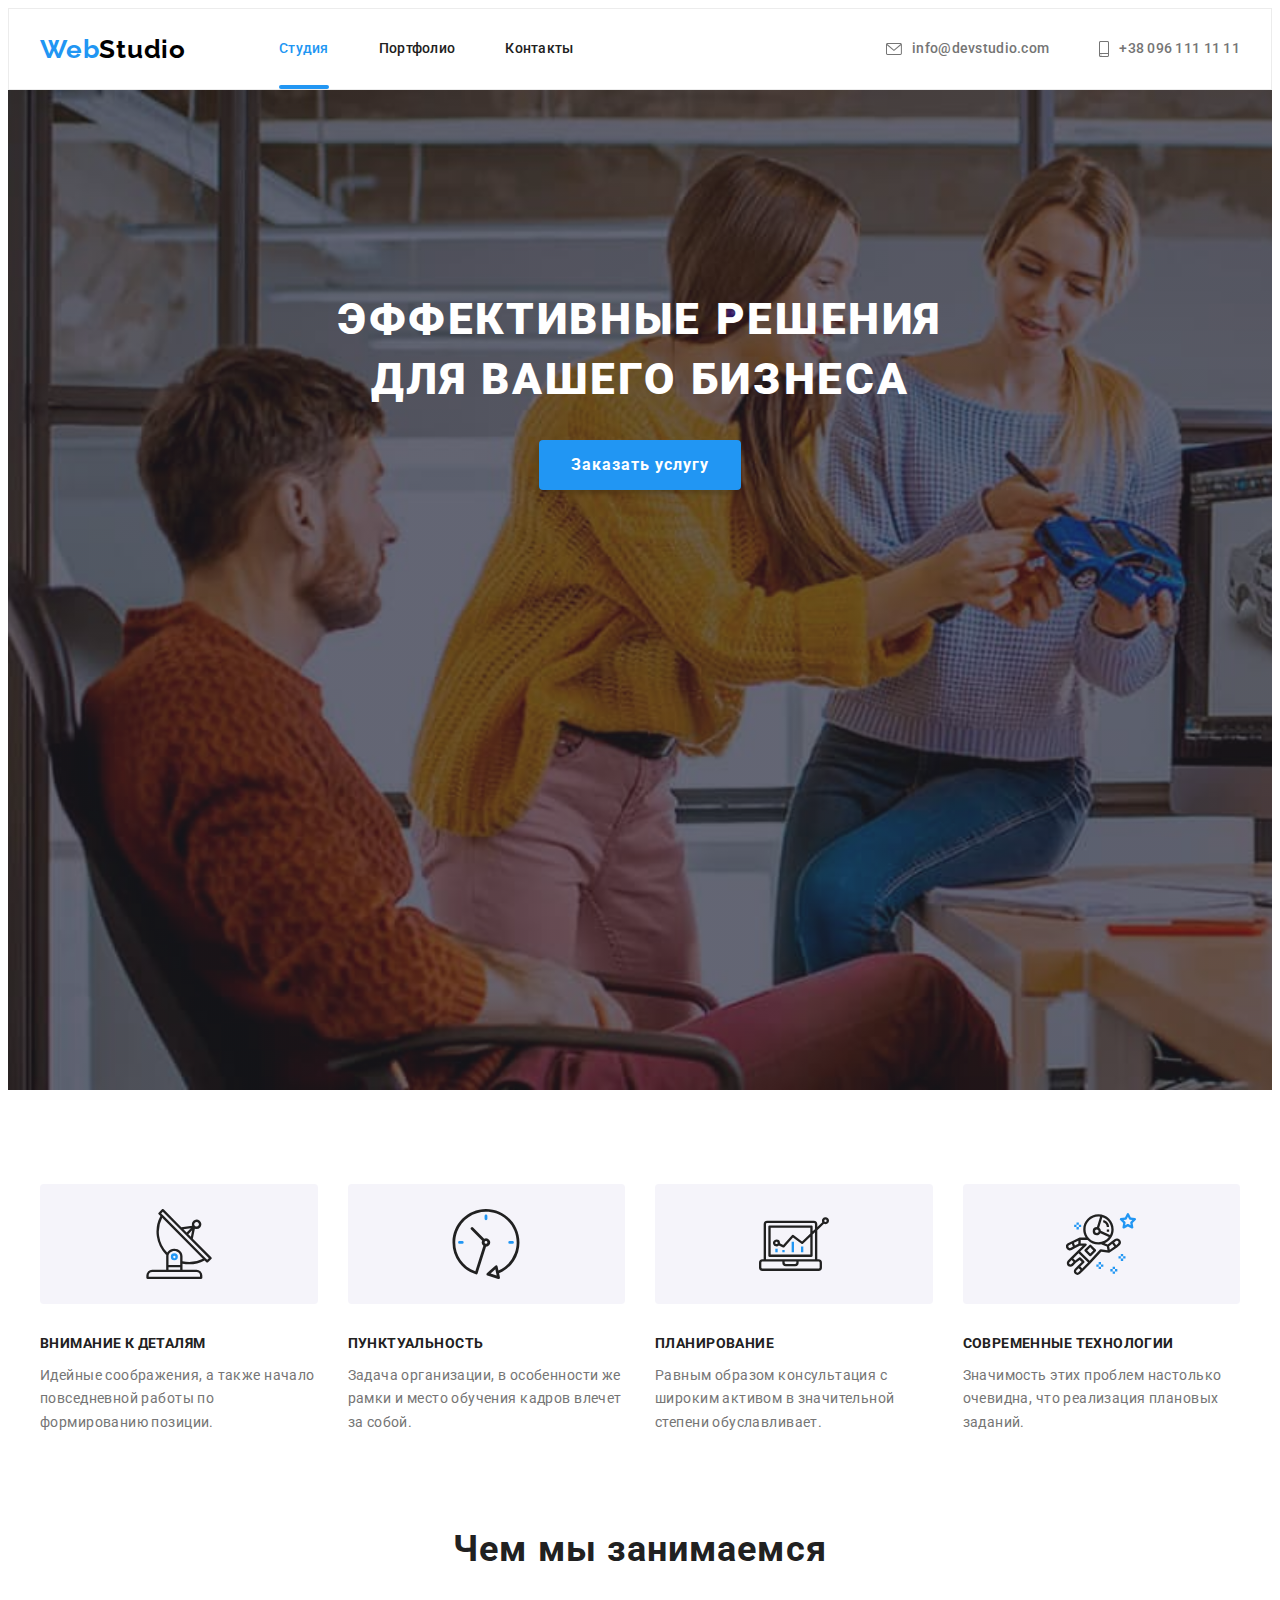
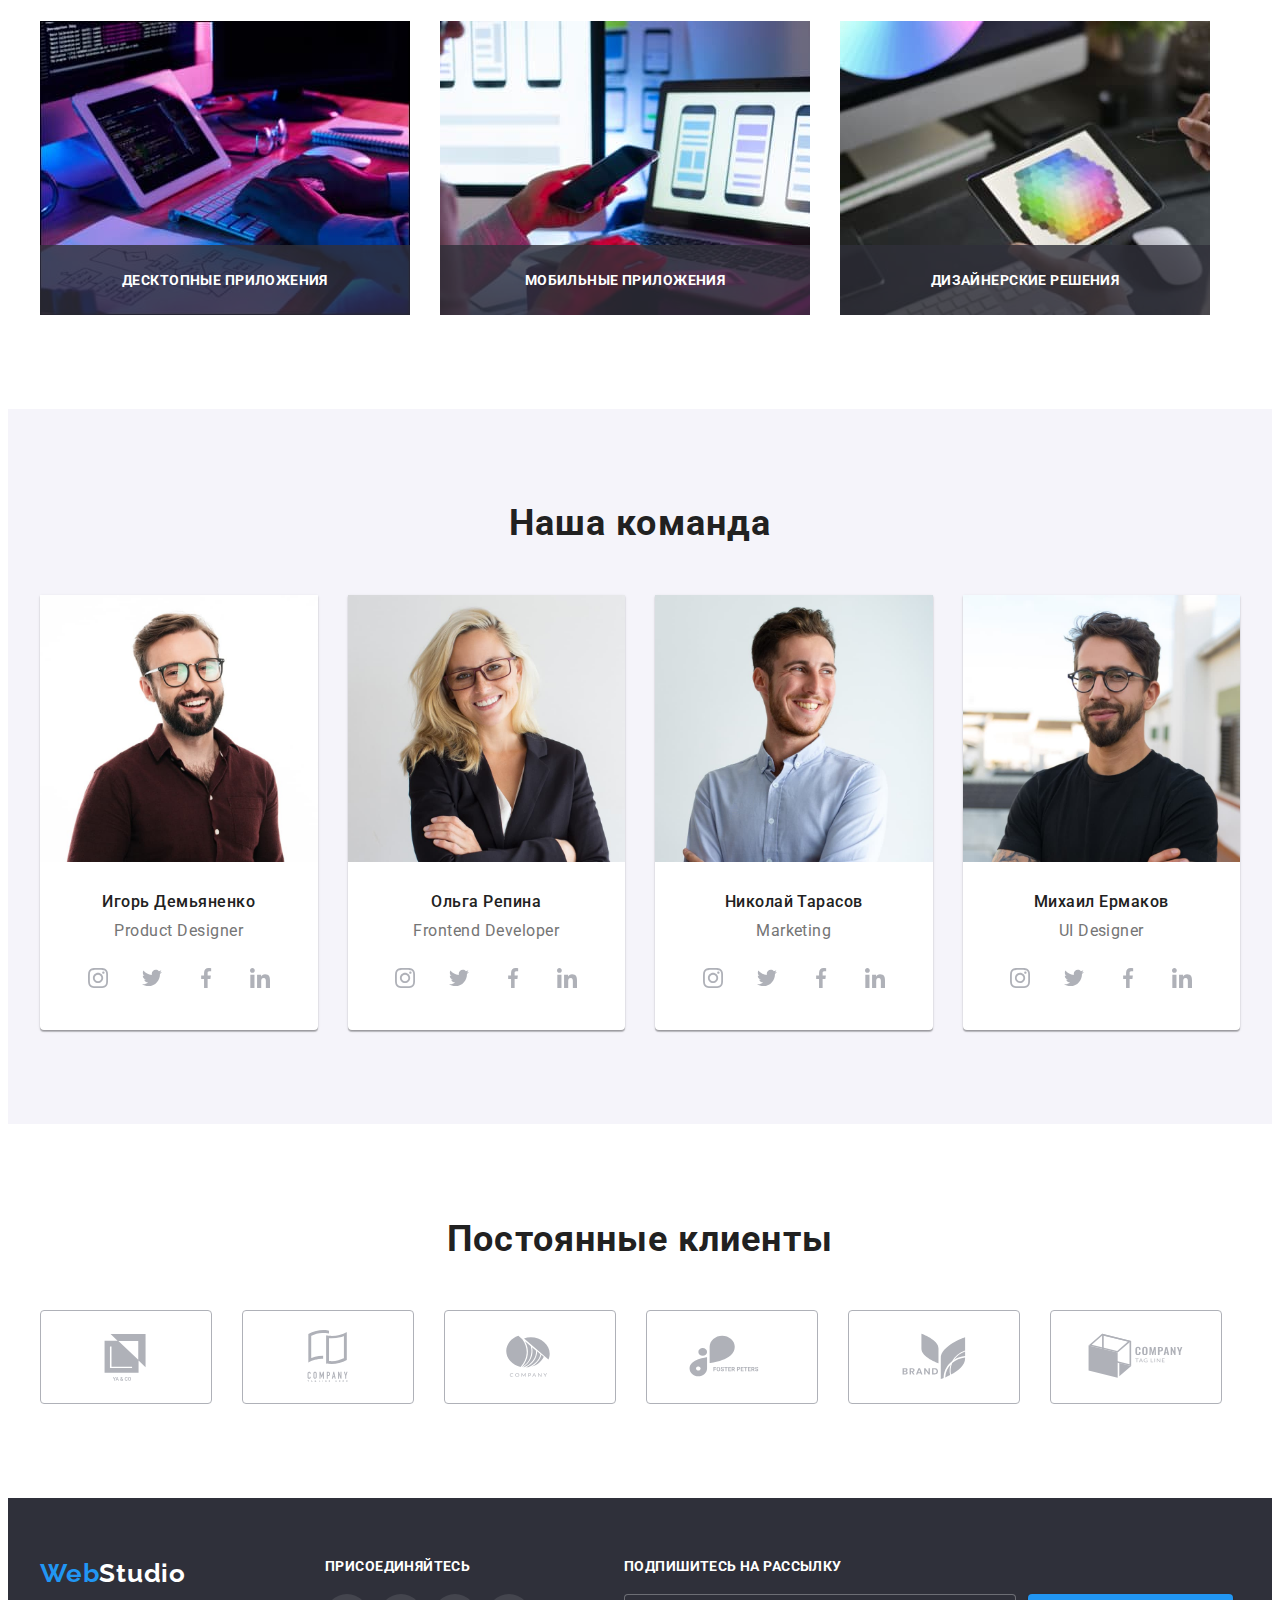
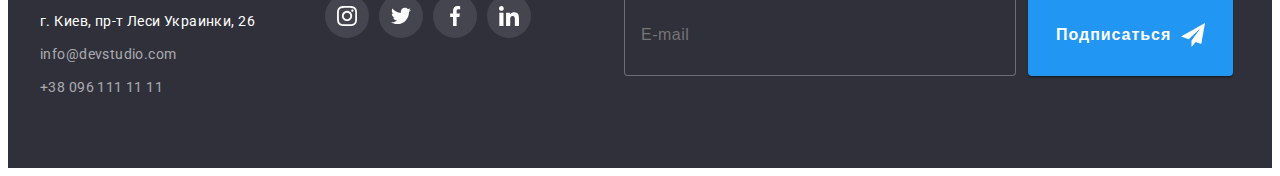
==== index.html @ 3cf77bca "Підключено стилі за допомогою SASS" ====
<!DOCTYPE html>
<html lang="ru">
<head>
    <meta charset="UTF-8">
    <meta http-equiv="X-UA-Compatible" content="IE=edge">
    <meta name="viewport" content="width=device-width, initial-scale=1.0">
    <title>Студия</title>
    <link rel="preconnect" href="https://fonts.googleapis.com">
    <link rel="preconnect" href="https://fonts.gstatic.com" crossorigin>
    <link href="https://fonts.googleapis.com/css2?family=Raleway:wght@700&family=Roboto:wght@400;500;700;900&display=swap" rel="stylesheet">
    <link rel="stylesheet" href="https://cdnjs.cloudflare.com/ajax/libs/modern-normalize/1.1.0/modern-normalize.min.css" integrity="sha512-wpPYUAdjBVSE4KJnH1VR1HeZfpl1ub8YT/NKx4PuQ5NmX2tKuGu6U/JRp5y+Y8XG2tV+wKQpNHVUX03MfMFn9Q==" crossorigin="anonymous" referrerpolicy="no-referrer" /> 
    <link rel="stylesheet" href="./css/main.min.css">
</head>
<body>
    <header class="header">
            <div class="container header-box">
                <a class="header-logo link" href=""> <span class="logo-color">Web</span>Studio</a>
                <nav class="header-nav">
                    <ul class="nav-list">
                        <li class="nav-item"><a class="nav link active" href="./index.html">Студия</a></li>
                        <li class="nav-item"><a class="nav link" href="./portfolio.html">Портфолио</a></li>
                        <li class="nav-item"><a class="nav link" href="">Контакты</a></li>
                    </ul>
                </nav>
                    <a class="header-contact link" href="mailto:info@devstudio.com">
                        <svg class="header-contact-icon" width="16" height="12"> 
                            <use href="images/icons.svg#icon-email-icon" > </use>
                        </svg>
                        info@devstudio.com
                    </a>
                    <a class="header-contact link" href="tel:+380961111111">
                        <svg class="header-contact-icon" width="10" height="16"> 
                            <use href="images/icons.svg#icon-phone-icon"> </use>
                        </svg> 
                        +38 096 111 11 11
                    </a>
            </div>
    </header>
    <!-- The main content    -->
    <main>
        <!-- --Hero-- -->
        <section class="hero">
            <div class="container">
                <h1 class="hero-title">Эффективные решения для вашего бизнеса</h1>
                <button class="order-btn" type="button" data-modal-open >Заказать услугу</button>
            
            </div>
        </section>
        <!-- Our features -->
        <section class="features-block">
            <div class="container">
                <h2 class="visually-hidden">Особенности нашей компании</h2>
                <ul class="features-list">
                    <li class="features-item attention-icon">
                        <h3 class="features-name">Внимание к деталям</h3>
                        <p class="features-description">Идейные соображения, а также начало повседневной работы по формированию позиции.
                        </p>
                    </li>
                    <li class="features-item punctuality-icon">
                        <h3 class="features-name ">Пунктуальность</h3>
                        <p class="features-description">Задача организации, в особенности же рамки и место обучения кадров влечет за
                            собой.</p>
                    </li>
                    <li class="features-item plan-icon">
                        <h3 class="features-name">Планирование</h3>
                        <p class="features-description">Равным образом консультация с широким активом в значительной степени
                            обуславливает.</p>
                    </li>
                    <li class="features-item modern-icon">
                        <h3 class="features-name">Современные технологии</h3>
                        <p class="features-description">Значимость этих проблем настолько очевидна, что реализация плановых заданий.</p>
                    </li>
                </ul>
            </div>
        </section>
        <!-- What we do -->
        <section class="activity-block">
            <div class="container">
                <h2 class="activity-title">Чем мы занимаемся</h2>
                <ul class="activity-list">
                    <li class="activity-item">
                        <img class="activity-img" src="./images/whatwedo1.jpg" alt="Человек программирует на мониторе и планшете"
                            width="370" height="294">
                        <div class="activity-img-dscr-tumb">
                            <p class="activity-img-dscr">
                                Десктопные приложения
                            </p>
                        </div>
                    </li>
                    <li class="activity-item">
                        <img class="activity-img" src="./images/whatwedo2.jpg" alt="Человек используєт мибильную версию приложения"
                            width="370" height="294">
                        <div class="activity-img-dscr-tumb">
                            <p class="activity-img-dscr">
                                Мобильные приложения
                            </p>
                        </div>
                    </li>
                    <li class="activity-item">
                        <img class="activity-img" src="./images/whatwedo3.jpg"
                            alt="Человек подбиирает на планшете цвет на цветовой палитре" width="370" height="294">
                        <div class="activity-img-dscr-tumb">
                            <p class="activity-img-dscr">
                                Дизайнерские решения
                            </p>
                        </div>
                    </li>
                </ul>
            </div>
        </section>
        <!-- Our team -->
        <section class="team-block">
            <div class="container">
                <h2 class="team-block-title">Наша команда</h2>
                <ul class="team-list">
                    <li class="team-item">
                        <img class="team-img" src="./images/photo_prod-designer.jpg" alt="Фото продуктового дизайнера" width="270"
                            height="260" />
                        <div class="member-card">
                            <h3 class="team-member-name">Игорь Демьяненко</h3>
                            <p class="team-position" lang="en">Product Designer</p>
                            <ul class="social-list">
                                <li class="social-item">
                                    <a href="" class="social-link">
                                        <svg class="social-logo" width="20" height="20">   
                                            <use href="./images/icons.svg#icon-instagram" ></use> 
                                        </svg>
                                    </a>
                                </li>
                                <li class="social-item">
                                    <a href="" class="social-link">
                                        <svg class="social-logo" width="20" height="20">
                                            <use href="./images/icons.svg#icon-twitter" ></use>
                                        </svg>
                                    </a>
                                </li>
                                <li class="social-item">
                                    <a href="" class="social-link">
                                        <svg class="social-logo" width="20" height="20">
                                            <use href="./images/icons.svg#icon-facebook" ></use>
                                        </svg>
                                    </a>
                                </li>
                                <li class="social-item">
                                    <a href="" class="social-link">
                                        <svg class="social-logo" width="20" height="20">
                                            <use href="./images/icons.svg#icon-linkedin" ></use>
                                        </svg>
                                    </a>
                                </li>
                            </ul>
                        </div>
                    </li>
                    <li class="team-item">
                        <img class="team-img" src="./images/photo_front-developer.jpg" alt="Фото фронтенд-разработчика" width="270"
                            height="260" />
                        <div class="member-card">
                            <h3 class="team-member-name">Ольга Репина</h3>
                            <p class="team-position" lang="en">Frontend Developer</p>
                            <ul class="social-list">
                                <li class="social-item">
                                    <a href="" class="social-link">
                                        <svg class="social-logo" width="20" height="20">
                                            <use href="./images/icons.svg#icon-instagram"></use>
                                        </svg>
                                    </a>
                                </li>
                                <li class="social-item">
                                    <a href="" class="social-link">
                                        <svg class="social-logo" width="20" height="20">
                                            <use href="./images/icons.svg#icon-twitter"></use>
                                        </svg>
                                    </a>
                                </li>
                                <li class="social-item">
                                    <a href="" class="social-link">
                                        <svg class="social-logo" width="20" height="20">
                                            <use href="./images/icons.svg#icon-facebook"></use>
                                        </svg>
                                    </a>
                                </li>
                                <li class="social-item">
                                    <a href="" class="social-link">
                                        <svg class="social-logo" width="20" height="20">
                                            <use href="./images/icons.svg#icon-linkedin"></use>
                                        </svg>
                                    </a>
                                </li>
                            </ul>
                        </div>
                    </li>
                    <li class="team-item">
                        <img class="team-img" src="./images/photo_marketing.jpg" alt="Фото маркетолога" width="270" height="260" />
                        <div class="member-card">
                            <h3 class="team-member-name">Николай Тарасов</h3>
                            <p class="team-position" lang="en">Marketing</p>
                            <ul class="social-list">
                                <li class="social-item">
                                    <a href="" class="social-link">
                                        <svg class="social-logo" width="20" height="20">
                                            <use href="./images/icons.svg#icon-instagram"></use>
                                        </svg>
                                    </a>
                                </li>
                                <li class="social-item">
                                    <a href="" class="social-link">
                                        <svg class="social-logo" width="20" height="20">
                                            <use href="./images/icons.svg#icon-twitter"></use>
                                        </svg>
                                    </a>
                                </li>
                                <li class="social-item">
                                    <a href="" class="social-link">
                                        <svg class="social-logo" width="20" height="20">
                                            <use href="./images/icons.svg#icon-facebook"></use>
                                        </svg>
                                    </a>
                                </li>
                                <li class="social-item">
                                    <a href="" class="social-link">
                                        <svg class="social-logo" width="20" height="20">
                                            <use href="./images/icons.svg#icon-linkedin"></use>
                                        </svg>
                                    </a>
                                </li>
                            </ul>
                        </div>
                    </li>
                    <li class="team-item">
                        <img class="team-img" src="./images/photo_ui-designer.jpg" alt="Фото проектировщика интерфейса" width="270"
                            height="260" />
                        <div class="member-card">
                            <h3 class="team-member-name">Михаил Ермаков</h3>
                            <p class="team-position" lang="en">UI Designer</p>
                            <ul class="social-list">
                                <li class="social-item">
                                    <a href="" class="social-link">
                                        <svg class="social-logo" width="20" height="20">
                                            <use href="./images/icons.svg#icon-instagram"></use>
                                        </svg>
                                    </a>
                                </li>
                                <li class="social-item">
                                    <a href="" class="social-link">
                                        <svg class="social-logo" width="20" height="20">
                                            <use href="./images/icons.svg#icon-twitter"></use>
                                        </svg>
                                    </a>
                                </li>
                                <li class="social-item">
                                    <a href="" class="social-link">
                                        <svg class="social-logo" width="20" height="20">
                                            <use href="./images/icons.svg#icon-facebook"></use>
                                        </svg>
                                    </a>
                                </li>
                                <li class="social-item">
                                    <a href="" class="social-link">
                                        <svg class="social-logo" width="20" height="20">
                                            <use href="./images/icons.svg#icon-linkedin"></use>
                                        </svg>
                                    </a>
                                </li>
                            </ul>
                        </div>
                    </li>
                </ul>
            </div>
        </section>
<!-- _______________________Our clients_______________________ -->
        <section class="clients-block">
            <div class="container">
                <h2 class="clients-title">Постоянные клиенты</h2>
                <ul class="clients-list">
                    <li class="clients-item">
                        <a href="" class="clients-link" >
                        <svg class="client-icon" widht="106" height="60">
                            <use href="./images/icons.svg#icon-logo-partner1"></use>
                        </svg>
                        </a>
                    </li>
                    <li class="clients-item">
                        <a href="" class="clients-link" >
                        <svg class="client-icon" widht="106" height="60">
                            <use href="./images/icons.svg#icon-logo-partner2"></use>
                        </svg>
                        </a>
                    </li>
                    <li class="clients-item">
                        <a href="" class="clients-link" >
                        <svg class="client-icon" widht="106" height="60">
                            <use href="./images/icons.svg#icon-logo-partner3"></use>
                        </svg>
                        </a>
                    </li>
                    <li class="clients-item">
                        <a href="" class="clients-link" >
                        <svg class="client-icon" widht="106" height="60">
                            <use href="./images/icons.svg#icon-logo-partner4"></use>
                        </svg>
                        </a>
                    </li>
                    <li class="clients-item">
                        <a href="" class="clients-link">
                        <svg class="client-icon" widht="106" height="60">
                            <use href="./images/icons.svg#icon-logo-partner5"></use>
                        </svg>
                        </a>
                    </li>
                    <li class="clients-item">
                        <a href="" class="clients-link">
                        <svg class="client-icon" widht="106" height="60">
                            <use href="./images/icons.svg#icon-logo-partner6" ></use>
                        </svg>
                        </a>
                    </li>
                </ul>
            </div>
        </section>
    </main>
    <footer class="footer-block">
        <div class="container footer-box">
            <div class="address-box">
                <a class="footer-logo link" href=""> <span class="logo-color">Web</span>Studio</a>
                <address>
                    <a class="address link" href="https://goo.gl/maps/dTcquC3XmZnBBEXw5" target="_blank" rel="noopener noreferrer">г.
                        Киев, пр-т Леси Украинки, 26</a>
                </address>
                <a class="footer-contact link" href="mailto:info@devstudio.com"><span>info@devstudio.com</span></a>
                <a class="footer-contact link" href="tel:+380961111111"><span>+38 096 111 11 11</span></a>
            </div>
            <div class="join-us-box">   
                <p class="join-us-title">присоединяйтесь</p>
                <ul class="join-us-list">
                    <li class="join-us-item">
                        <a href="" class="join-us-link">
                            <svg class="join-us-logo" width="20" height="20">
                                <use href="./images/icons.svg#icon-instagram"></use>
                            </svg>
                        </a>
                    </li>
                    <li class="join-us-item">
                        <a href="" class="join-us-link">
                            <svg class="join-us-logo" width="20" height="20">
                                <use href="./images/icons.svg#icon-twitter"></use>
                            </svg>
                        </a>
                    </li>
                    <li class="join-us-item">
                        <a href="" class="join-us-link">
                            <svg class="join-us-logo" width="20" height="20">
                                <use href="./images/icons.svg#icon-facebook"></use>
                            </svg>
                        </a>
                    </li>
                    <li class="join-us-item">
                        <a href="" class="join-us-link">
                            <svg class="join-us-logo" width="20" height="20">
                                <use href="./images/icons.svg#icon-linkedin"></use>
                            </svg>
                        </a>
                    </li>
                </ul>
            </div>
            <form action="" class="subscribe-form">
                    <p class="subscribe-title">Подпишитесь на рассылку</p>
                <div class="subscr-container">
                    <input class="subscribe-input" name="subscr-email" type="email" placeholder="E-mail">
                    <button type="submit" class="subscribe-btn">Подписаться</button>
                </div>
            </form>
        </div>
    </footer>
    <!-- -----------------Modal window-------------------------------- -->
    <div class="backdrop is-hidden" data-modal>
        <div class="modal">
            <button class="close-modal-btn" data-modal-close>
                <svg class="close-modal-btn-icon" width="11" height="11">
                    <use href="./images/icons.svg#icon-close-window"></use>
                </svg>
            </button>
            <form class="order-form" action="">
                    <p class="order-form-title">Оставьте свои данные, мы вам перезвоним</p>
                    <div class="form-field-group">
                        <label for="username">Имя</label>
                        <input class="order-form-input" type="text" name="username" id="username">
                        <svg class="order-form-icon" width="18" height="18"> 
                            <use href="images/icons.svg#icon-person-input" ></use>
                        </svg>
                    </div>
                    <div class="form-field-group">
                        <label for="phone-number">Телефон</label>
                        <input class="order-form-input" type="tel" name="phone-number" id="phone-number">
                        <svg class="order-form-icon" width="18" height="18">
                            <use href="images/icons.svg#icon-phone-input"></use>
                        </svg>
                    </div>
                    <div class="form-field-group">
                        <label for="user-mail">Почта</label>
                        <input class="order-form-input" type="email" name="user-mail" id="user-mail">
                        <svg class="order-form-icon" width="18" height="18">
                            <use href="images/icons.svg#icon-email-input"></use>
                        </svg>
                    </div>
                    <div class="form-field-group">
                        <label for="user-comment">Комментарий</label>
                        <textarea 
                        class="comment-area" 
                        name="user-comment" 
                        id="user-comment" 
                        placeholder="Введите текст">
                        </textarea>
                    </div>
                    <label class="checker-lbl">
                        <input class="checker-input" type="checkbox">
                        <span class="checker-icon"></span>
                        Соглашаюсь с рассылкой и принимаю <a class="checker-link" href="">Условия договора</a>
                    </label>
                    <button class="send-form-btn" type="submit">Отправить</button>
            </form>
        </div>
    </div>

    <script src="./js/modal.js">
    </script>
</body>
</html>
---- css/main.min.css ----
:root{--background-color1: #ffffff;--background-color2: #e5e5e5;--background-color3: #f5f4fa;--background-color4: #2f303a;--accent-color: #2196f3;--font-color1: #757575;--font-color2: #000000;--font-color3: #212121;--font-color4: rgba(255, 255, 255, 0.6);--logo-color: #afb1b8;--btn-active-color: #188ce8;--card-item-gap: 30px;--timing-function: cubic-bezier(0.4, 0, 0.2, 1);--animation-duration: 250ms;--timing-function1: transform 250ms cubic-bezier(0.4, 0, 0.2, 1)}.visually-hidden{position:absolute;width:1px;height:1px;margin:-1px;border:0;padding:0;white-space:nowrap;clip-path:inset(100%);clip:rect(0 0 0 0);overflow:hidden}p,h1,h2,h3,h4,h5,h6{margin:0}ul,ol{margin:0;padding-left:0;list-style:none}body{font-family:'Roboto', sans-serif;color:var(--font-color3);background-color:var(--background-color1)}button{cursor:pointer}img{display:block;width:100%;height:auto}a{text-decoration:none}.container{width:1200px;padding-left:15px;padding-right:15px;margin:0 auto}.order-btn{font-family:inherit;font-weight:bold;font-size:16px;line-height:1.87;text-align:center;letter-spacing:0.06em;background-color:var(--accent-color);color:var(--background-color1);cursor:pointer;border:none;border-radius:4px;box-shadow:0px 4px 4px rgba(0,0,0,0.15);padding:10px 32px;transition-property:background-color;transition-duration:var(--animation-duration);transition-timing-function:var(--timing-function)}.order-btn:hover,.order-btn:focus,.subscribe-btn:hover,.subscribe-btn:focus,.send-form-btn:hover,.send-form-btn:focus{background-color:var(--btn-active-color)}.filter-list{display:flex;justify-content:center;margin-bottom:50px;list-style:none}.filter-item:not(:last-child){margin-right:8px}.filter-btn.all{color:var(--background-color1);background-color:var(--accent-color);box-shadow:0px 3px 1px rgba(0,0,0,0.1),0px 1px 2px rgba(0,0,0,0.08),0px 2px 2px rgba(0,0,0,0.12)}.filter-btn{font-family:inherit;font-weight:500;font-size:16px;line-height:calc(26 / 16);text-align:center;letter-spacing:0.03em;color:var(--font-color3);background-color:var(--background-color3);cursor:pointer;border:none;border-radius:4px;padding:6px 22px;transition-property:color, background-color, box-shadow;transition-duration:var(--animation-duration);transition-timing-function:var(--timing-function)}.filter-btn:hover,.filter-btn:focus{color:var(--background-color1);background-color:var(--accent-color);box-shadow:0px 3px 1px rgba(0,0,0,0.1),0px 1px 2px rgba(0,0,0,0.08),0px 2px 2px rgba(0,0,0,0.12)}.backdrop{position:fixed;top:0;left:0;width:100%;height:100%;background:rgba(0,0,0,0.2)}.backdrop.is-hidden{opacity:0;pointer-events:none;visibility:hidden;transition-property:visibility;transition-duration:var(--animation-duration);transition-timing-function:var(--timing-function)}.backdrop.is-hidden .modal{transform:translate(-50%, -50%) scale(0.2)}.modal{position:absolute;top:50%;left:50%;padding:40px;min-width:528px;min-height:581px;background-color:var(--background-color1);box-shadow:0px 1px 3px rgba(0,0,0,0.12),0px 1px 1px rgba(0,0,0,0.14),0px 2px 1px rgba(0,0,0,0.2);border-radius:4px;transform:translate(-50%, -50%) scale(1);transition:var(--timing-function1),opacity 250ms cubic-bezier(0.4, 0, 0.2, 1)}.close-modal-btn{position:absolute;top:8px;right:8px;width:30px;height:30px;border-radius:50%;border:1px solid rgba(0,0,0,0.1);background-color:var(--background-color1);transition-property:color;transition-duration:var(--animation-duration);transition-timing-function:var(--timing-function)}.close-modal-btn:hover,.close-modal-btn:focus{color:var(--accent-color)}.close-modal-btn:hover .close-modal-btn-icon,.close-modal-btn:focus .close-modal-btn-icon{fill:currentColor}.header{background-color:var(--background-color1);border:1px solid #ececec}.header-box{display:flex;align-items:center}.header-logo{font-family:'Raleway';font-weight:bold;font-size:26px;line-height:1.19;letter-spacing:0.03em;color:var(--font-color2)}.header-logo>span{color:var(--accent-color)}.header-nav{margin-left:93px}.nav-list{list-style:none;font-weight:500;font-size:14px;line-height:1.14;letter-spacing:0.02em;display:flex}.nav-item:not(:last-child){margin-right:50px}.nav.link{color:var(--font-color3);display:block;padding-top:32px;padding-bottom:32px;transition-property:color;transition-duration:var(--animation-duration);transition-timing-function:var(--timing-function)}.nav.link.active{position:relative;color:var(--accent-color)}.nav.link.active::after{content:'';position:absolute;height:4px;width:100%;border-radius:2px;left:0;bottom:0;background-color:var(--accent-color)}.header-contact.link{display:flex;justify-content:flex-end;align-items:center;font-weight:500;font-size:14px;line-height:1.14;letter-spacing:0.02em;color:var(--font-color1);margin-left:auto;transition-property:color;transition-duration:var(--animation-duration);transition-timing-function:var(--timing-function)}.nav.link:hover,.nav.link:focus,.header-contact.link:hover,.header-contact.link:focus{color:var(--accent-color)}.header-contact-icon{margin-right:10px;fill:currentColor}.header-contact-icon:hover{fill:currentColor}.header-contact.link:last-child{margin-left:50px;margin-right:0}.hero{max-width:1600px;height:600px;margin-left:auto;margin-right:auto;padding-top:200px;padding-bottom:200px;background-color:var(--background-color4);color:var(--background-color1);text-align:center;background-repeat:no-repeat;background-size:cover;background-image:linear-gradient(rgba(47,48,58,0.4), rgba(47,48,58,0.4)),url(../images/hero-bg.jpg)}.hero-title{font-weight:900;font-size:44px;line-height:1.36;letter-spacing:0.06em;text-transform:uppercase;max-width:696px;margin-bottom:30px;margin-left:auto;margin-right:auto}.features-block{padding-top:94px;padding-bottom:94px}.features-list{display:flex;list-style:none;flex-direction:row;margin-right:-30px}.features-item{flex-basis:calc(100% / 4 - 30px);margin-right:30px}.features-item::before{content:'';display:block;height:120px;margin-bottom:30px;background-color:var(--background-color3);background-size:70px, 70px;background-repeat:no-repeat;background-position:center;border-radius:4px}.attention-icon::before{background-image:url(../images/antenna-icon.svg)}.punctuality-icon::before{background-image:url(../images/clock-icon.svg)}.plan-icon::before{background-image:url(../images/diagram-icon.svg)}.modern-icon::before{background-image:url(../images/astronaut-icon.svg)}.features-name{font-weight:bold;font-size:14px;line-height:1.4;letter-spacing:0.03em;text-transform:uppercase;color:var(--font-color3);margin-bottom:10px}.features-description{font-weight:normal;font-size:14px;line-height:1.71;letter-spacing:0.03em;color:var(--font-color1)}.activity-block{padding-bottom:94px}.activity-title,.team-block-title{font-weight:bold;font-size:36px;line-height:1.16;text-align:center;letter-spacing:0.03em;margin-bottom:50px}.activity-list{display:flex}.activity-item{position:relative}.activity-item:not(:last-child){margin-right:30px}.activity-img-dscr-tumb{position:absolute;left:0;bottom:0;width:100%;max-height:70px;padding-top:27px;padding-bottom:27px;background-color:rgba(47,48,58,0.8)}.activity-img-dscr{font-weight:bold;font-size:14px;line-height:16px;text-align:center;letter-spacing:0.03em;text-transform:uppercase;color:var(--background-color1)}.team-block{padding-top:94px;padding-bottom:94px;background-color:var(--background-color3)}.team-list{display:flex}.team-item{margin-right:30px;box-shadow:0px 1px 3px rgba(0,0,0,0.12),0px 1px 1px rgba(0,0,0,0.14),0px 2px 1px rgba(0,0,0,0.2);border-bottom-left-radius:4px;border-bottom-right-radius:4px;background-color:var(--background-color1)}.team-item:last-child{margin-right:0}.member-card{padding-top:var(--card-item-gap);padding-bottom:var(--card-item-gap)}.team-member-name{font-weight:500;font-size:16px;line-height:calc(19 / 16);text-align:center;letter-spacing:0.03em;margin-bottom:10px}.team-position{margin-bottom:16px;font-weight:normal;font-size:16px;line-height:calc(19 / 16);text-align:center;letter-spacing:0.03em;color:var(--font-color1)}.social-list{display:flex;justify-content:center;align-items:center;margin-right:-10px}.social-item{margin-right:10px}.social-link{display:flex;justify-content:center;align-items:center;width:44px;height:44px;border-radius:50%;color:var(--logo-color);transition-property:color, background-color;transition-duration:var(--animation-duration);transition-timing-function:var(--timing-function)}.social-link:hover,.social-link:focus{color:var(--background-color1);background-color:var(--accent-color)}.social-logo{fill:currentColor}.clients-block{padding-top:94px;padding-bottom:94px;background-color:var(--background-color1)}.clients-title{font-weight:bold;font-size:36px;line-height:calc(42 / 36);text-align:center;letter-spacing:0.03em;margin-bottom:50px}.clients-list{display:flex}.clients-item{margin-right:var(--card-item-gap)}.clients-link{display:flex;justify-content:center;align-items:center;width:170px;height:92px;border:1px solid var(--logo-color);border-radius:4px;color:var(--accent-color);transition-property:border;transition-duration:var(--animation-duration);transition-timing-function:var(--timing-function)}.clients-link:hover,.clients-link:focus{border:1px solid var(--accent-color)}.clients-link:hover .client-icon,.clients-link:focus .client-icon{fill:var(--accent-color)}.client-icon{fill:var(--logo-color);transition-property:fill;transition-duration:var(--animation-duration);transition-timing-function:var(--timing-function)}.footer-block{padding-top:60px;padding-bottom:60px;background-color:var(--background-color4)}.footer-box{display:flex}.address-box{margin-right:70px}a[class*='footer']{display:block}.footer-logo{font-family:'Raleway', sans-serif;font-weight:bold;font-size:26px;line-height:calc(31 / 26);letter-spacing:0.03em;color:var(--background-color1);margin-bottom:20px}.footer-logo>span{color:var(--accent-color)}.address.link{font-weight:normal;font-size:14px;line-height:calc(24 / 14);letter-spacing:0.03em;font-style:normal;color:var(--background-color1);display:block;margin-bottom:9px}.footer-contact.link{font-weight:normal;font-size:14px;line-height:calc(24 / 14);letter-spacing:0.03em;color:var(--font-color4);margin-bottom:9px;transition-property:color;transition-duration:var(--animation-duration);transition-timing-function:var(--timing-function)}.footer-contact.link:hover,.footer-contact.link:focus{color:var(--background-color1)}.join-us-title,.subscribe-title{margin-bottom:20px;color:var(--background-color1);font-weight:bold;font-size:14px;line-height:calc(16 / 14);letter-spacing:0.03em;text-transform:uppercase}.join-us-list{display:flex}.join-us-item:not(:last-child){margin-right:10px}.join-us-link{display:flex;justify-content:center;align-items:center;width:44px;height:44px;border-radius:50%;background-color:rgba(255,255,255,0.1);color:var(--background-color1);transition-property:background-color;transition-duration:var(--animation-duration);transition-timing-function:var(--timing-function)}.join-us-link:focus,.join-us-link:hover{background-color:var(--accent-color)}.join-us-logo{fill:currentColor}.subscribe-form{margin-left:93px}.subscr-container{display:flex}.subscribe-input{display:inline-block;width:358px;height:50px;border:1px solid rgba(255,255,255,0.3);border-radius:4px;padding:15px 16px;background-color:var(--background-color4);color:var(--font-color4);font-weight:normal;font-size:16px;line-height:calc(20 / 16);letter-spacing:0.03em}.subscribe-btn{display:flex;justify-content:center;align-items:center;padding:10px 28px;margin-left:12px;cursor:pointer;font-weight:bold;font-size:16px;line-height:calc(30 / 16);text-align:center;letter-spacing:0.06em;color:var(--background-color1);background-color:var(--accent-color);border:none;border-radius:4px;box-shadow:0px 1px 3px rgba(0,0,0,0.12),0px 1px 1px rgba(0,0,0,0.14),0px 2px 1px rgba(0,0,0,0.2);transition-property:background-color;transition-duration:var(--animation-duration);transition-timing-function:var(--timing-function)}.subscribe-btn::after{content:'';display:inline-block;width:24px;height:24px;margin-left:10px;background-repeat:no-repeat;background-position:center;background-image:url(../images/send.svg)}.projects{padding-top:94px;padding-bottom:94px}.project-list{display:flex;flex-wrap:wrap;margin-right:calc(-1 * var(--card-item-gap));margin-bottom:calc(-1 * var(--card-item-gap));list-style:none}.project-item{flex-basis:calc(100% / 3 - var(--card-item-gap));margin-right:var(--card-item-gap);margin-bottom:var(--card-item-gap);transition-property:box-shadow;transition-duration:var(--animation-duration);transition-timing-function:var(--timing-function)}.project-link{display:block}.project-link:hover,.project-link:focus{box-shadow:0px 1px 1px rgba(0,0,0,0.12),0px 4px 4px rgba(0,0,0,0.06),1px 4px 6px rgba(0,0,0,0.16)}.prodject-image-card{position:relative;overflow:hidden}.project-overlay{display:flex;justify-content:center;align-items:center;position:absolute;top:0;left:0;width:100%;height:100%;overflow:hidden;font-weight:normal;padding:24px;font-size:18px;line-height:calc(28 / 18);letter-spacing:0.03em;color:var(--background-color1);background-color:rgba(33,150,243,0.9);transform:translateY(101%);transition:var(--timing-function1)}.project-link:hover .project-overlay,.project-link:focus .project-overlay{pointer-events:visible;transform:translateY(0%)}.project-card{border-left:1px solid #eeeeee;border-bottom:1px solid #eeeeee;border-right:1px solid #eeeeee;padding:20px 24px}.project-name{font-weight:bold;font-size:18px;line-height:calc(36 / 18);letter-spacing:0.06em;color:var(--font-color3);margin-bottom:4px}.projects-part{font-weight:normal;font-size:16px;line-height:calc(30 / 16);letter-spacing:0.03em;color:var(--font-color1)}.order-form{display:flex;flex-direction:column;align-items:center}.order-form-title{margin-bottom:12px;font-weight:bold;font-size:20px;line-height:calc(23 / 20);text-align:center;letter-spacing:0.03em;color:var(--font-color3)}.form-field-group{position:relative;display:flex;flex-direction:column;margin-bottom:10px;font-size:12px;line-height:calc(14 / 12);letter-spacing:0.01em;color:var(--font-color1)}.form-field-group:last-child{margin-bottom:20px}.order-form-input{padding-left:42px;padding-right:10px;padding-bottom:10px;padding-top:10px;margin-top:4px;min-width:448px;cursor:pointer;border:1px solid rgba(33,33,33,0.2);border-radius:4px;font-size:12px;line-height:calc(14 / 12);letter-spacing:0.01em;color:var(--font-color1);transition-property:border-color;transition-duration:var(--animation-duration);transition-timing-function:var(--timing-function)}.order-form-input:focus,.comment-area:focus{outline:0;border-color:var(--accent-color)}.order-form-icon{position:absolute;top:50%;left:12px;transition-property:fill;transition-duration:var(--animation-duration);transition-timing-function:var(--timing-function)}.order-form-input:focus+.order-form-icon{fill:var(--accent-color)}.form-field-group>input{min-height:40px}.comment-area{padding:12px 16px;margin-top:4px;min-width:448px;height:120px;border:1px solid rgba(33,33,33,0.2);border-radius:4px;font-size:12px;line-height:calc(14 / 12);letter-spacing:0.01em;color:var(--font-color1);resize:none;transition-property:border-color;transition-duration:var(--animation-duration);transition-timing-function:var(--timing-function)}.comment-area::placeholder{font-size:12px;line-height:calc(14 / 12);letter-spacing:0.01em;color:rgba(117,117,117,0.5)}.checker-lbl,.checker-link{font-size:14px;line-height:calc(24 / 14);letter-spacing:0.03em;color:var(--font-color1)}.checker-link{margin-left:5px}.checker-lbl{display:flex;align-items:center;margin-bottom:30px}.checker-input{position:absolute;width:1px;height:1px;margin:-1px;border:0;padding:0;white-space:nowrap;clip-path:inset(100%);clip:rect(0 0 0 0);overflow:hidden}.checker-icon{display:inline-block;width:16px;height:15px;margin-right:7px;border:2px solid var(--font-color3);border-radius:2px;transition-property:border-color, background-color;transition-duration:var(--animation-duration),var(--animation-duration);transition-timing-function:var(--timing-function),var(--timing-function)}.checker-input:checked+.checker-icon{border-color:var(--accent-color);background-color:var(--accent-color);background-repeat:no-repeat;background-position:center;background-image:url(../images/check-mark.svg);background-origin:border-box}.checker-link{text-decoration-line:underline;color:var(--accent-color)}.send-form-btn{display:inline-block;padding:10px 55px;width:200px;font-weight:bold;font-size:16px;line-height:calc(30 / 16);text-align:center;letter-spacing:0.06em;color:var(--background-color1);background-color:var(--accent-color);box-shadow:0px 1px 3px rgba(0,0,0,0.12),0px 1px 1px rgba(0,0,0,0.14),0px 2px 1px rgba(0,0,0,0.2);border:none;border-radius:4px;transition-property:background-color;transition-duration:var(--animation-duration);transition-timing-function:var(--timing-function)}
/*# sourceMappingURL=main.min.css.map */
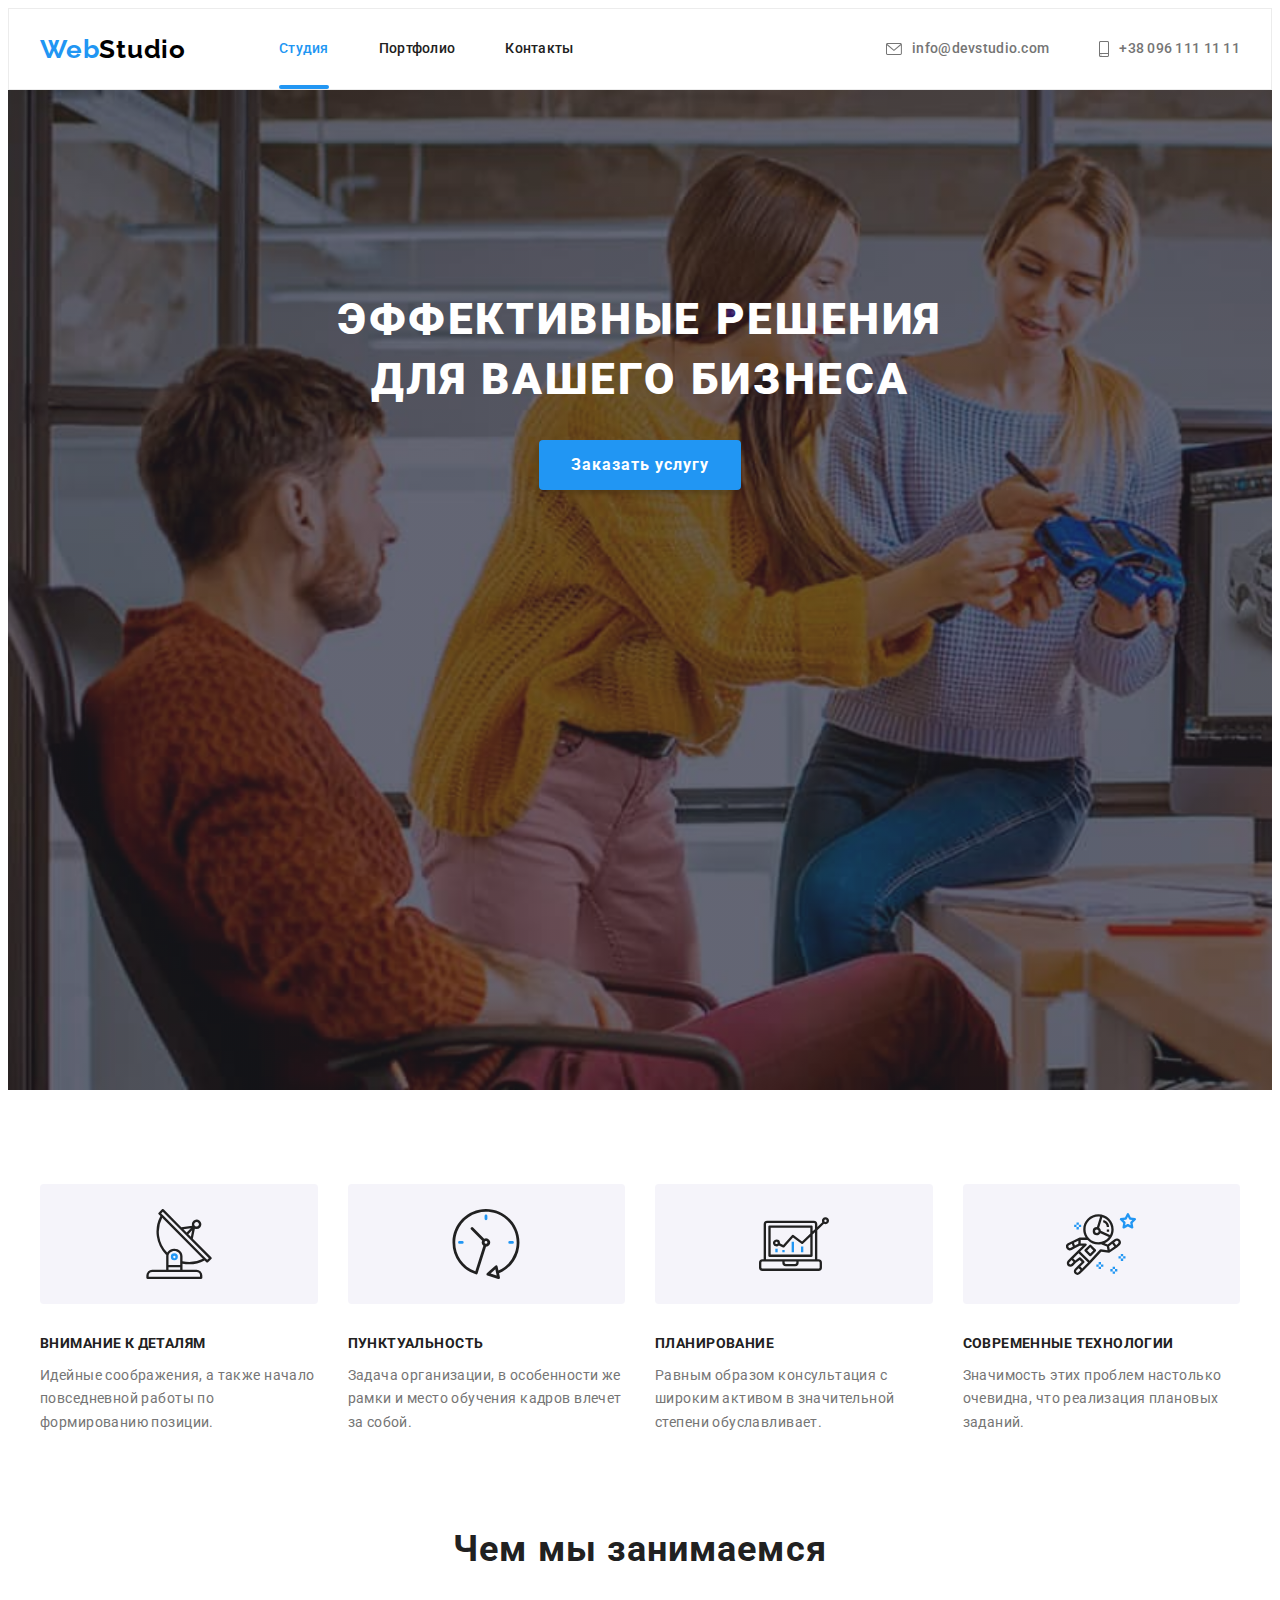
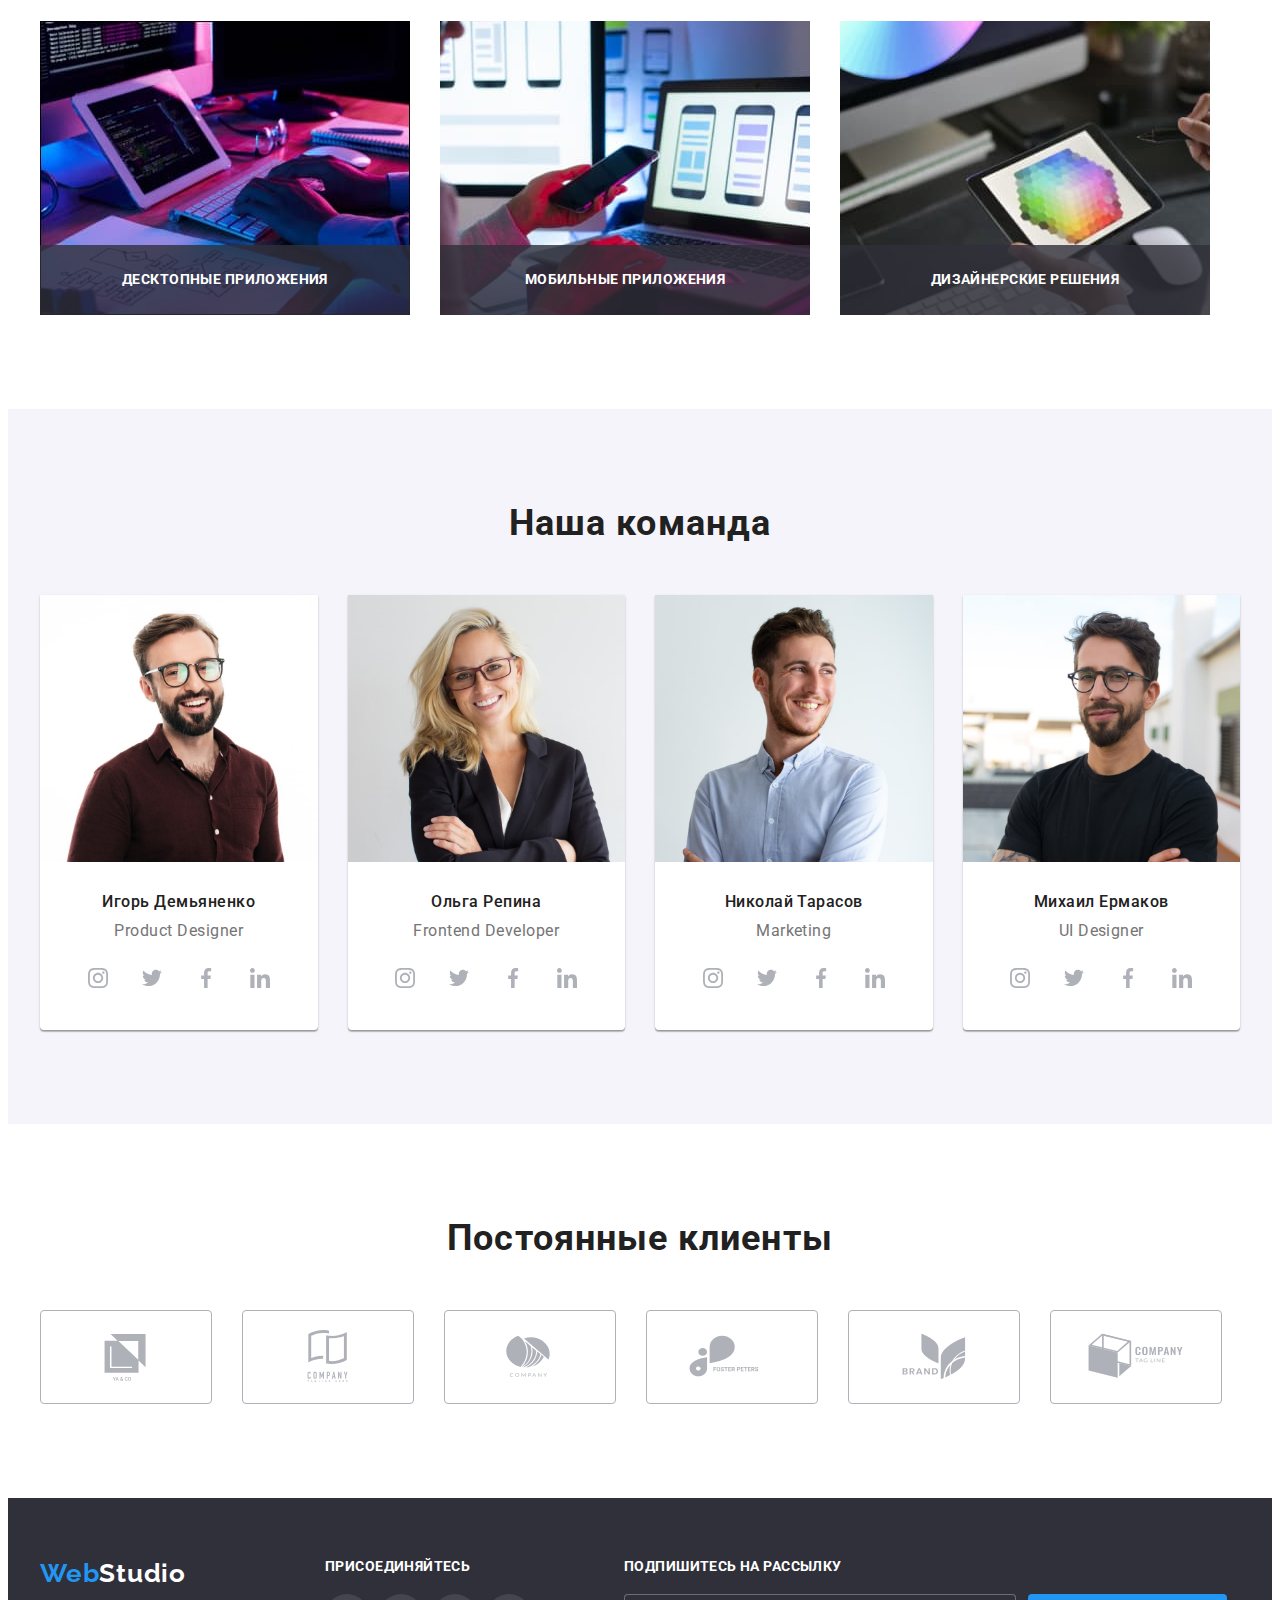
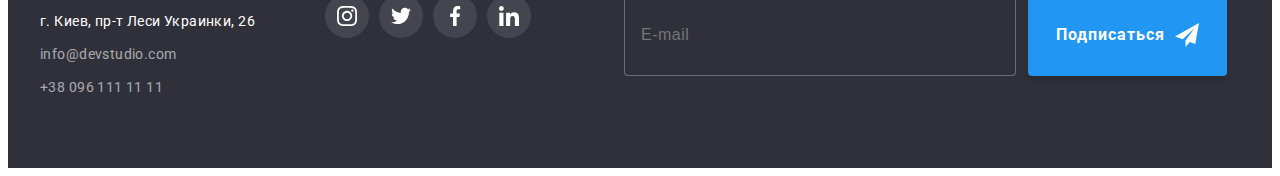
==== commit 6f228e8b: "Виконання ДЗ 7" ====
--- a/index.html
+++ b/index.html
@@ -13,23 +13,25 @@
 </head>
 <body>
     <header class="header">
-            <div class="container header-box">
-                <a class="header-logo link" href=""> <span class="logo-color">Web</span>Studio</a>
-                <nav class="header-nav">
-                    <ul class="nav-list">
-                        <li class="nav-item"><a class="nav link active" href="./index.html">Студия</a></li>
-                        <li class="nav-item"><a class="nav link" href="./portfolio.html">Портфолио</a></li>
-                        <li class="nav-item"><a class="nav link" href="">Контакты</a></li>
+            <div class="container header__box">
+                <a class="header__logo logo" href=""> 
+                    <span class="logo__color">Web</span>Studio
+                </a>
+                <nav class="navigation header-nav">
+                    <ul class="navigation__list">
+                        <li class="navigation__item"><a class="navigation__link navigation__link--active" href="./index.html">Студия</a></li>
+                        <li class="navigation__item"><a class="navigation__link" href="./portfolio.html">Портфолио</a></li>
+                        <li class="navigation__item"><a class="navigation__link" href="">Контакты</a></li>
                     </ul>
                 </nav>
-                    <a class="header-contact link" href="mailto:info@devstudio.com">
-                        <svg class="header-contact-icon" width="16" height="12"> 
+                    <a class="header__contact contact__link" href="mailto:info@devstudio.com">
+                        <svg class="contact__icon" width="16" height="12"> 
                             <use href="images/icons.svg#icon-email-icon" > </use>
                         </svg>
                         info@devstudio.com
                     </a>
-                    <a class="header-contact link" href="tel:+380961111111">
-                        <svg class="header-contact-icon" width="10" height="16"> 
+                    <a class="header__contact contact__link" href="tel:+380961111111">
+                        <svg class="contact__icon" width="10" height="16"> 
                             <use href="images/icons.svg#icon-phone-icon"> </use>
                         </svg> 
                         +38 096 111 11 11
@@ -41,66 +43,65 @@
         <!-- --Hero-- -->
         <section class="hero">
             <div class="container">
-                <h1 class="hero-title">Эффективные решения для вашего бизнеса</h1>
-                <button class="order-btn" type="button" data-modal-open >Заказать услугу</button>
-            
+                <h1 class="hero__title">Эффективные решения для вашего бизнеса</h1>
+                <button class="hero__btn basic__btn" type="button" data-modal-open >Заказать услугу</button>
             </div>
         </section>
         <!-- Our features -->
-        <section class="features-block">
+        <section class="features">
             <div class="container">
                 <h2 class="visually-hidden">Особенности нашей компании</h2>
-                <ul class="features-list">
-                    <li class="features-item attention-icon">
-                        <h3 class="features-name">Внимание к деталям</h3>
-                        <p class="features-description">Идейные соображения, а также начало повседневной работы по формированию позиции.
+                <ul class="features__list">
+                    <li class="features__item attention">
+                        <h3 class="features__title">Внимание к деталям</h3>
+                        <p class="features__text">Идейные соображения, а также начало повседневной работы по формированию позиции.
                         </p>
                     </li>
-                    <li class="features-item punctuality-icon">
-                        <h3 class="features-name ">Пунктуальность</h3>
-                        <p class="features-description">Задача организации, в особенности же рамки и место обучения кадров влечет за
+                    <li class="features__item punctuality">
+                        <h3 class="features__title ">Пунктуальность</h3>
+                        <p class="features__text">Задача организации, в особенности же рамки и место обучения кадров влечет за
                             собой.</p>
                     </li>
-                    <li class="features-item plan-icon">
-                        <h3 class="features-name">Планирование</h3>
-                        <p class="features-description">Равным образом консультация с широким активом в значительной степени
+                    <li class="features__item plan">
+                        <h3 class="features__title">Планирование</h3>
+                        <p class="features__text">Равным образом консультация с широким активом в значительной степени
                             обуславливает.</p>
                     </li>
-                    <li class="features-item modern-icon">
-                        <h3 class="features-name">Современные технологии</h3>
-                        <p class="features-description">Значимость этих проблем настолько очевидна, что реализация плановых заданий.</p>
+                    <li class="features__item modern">
+                        <h3 class="features__title">Современные технологии</h3>
+                        <p class="features__text">Значимость этих проблем настолько очевидна, что реализация плановых заданий.</p>
                     </li>
                 </ul>
             </div>
         </section>
         <!-- What we do -->
-        <section class="activity-block">
+        <section class="activity">
             <div class="container">
-                <h2 class="activity-title">Чем мы занимаемся</h2>
-                <ul class="activity-list">
-                    <li class="activity-item">
-                        <img class="activity-img" src="./images/whatwedo1.jpg" alt="Человек программирует на мониторе и планшете"
+                <h2 class="activity__title basic__title">Чем мы занимаемся</h2>
+                <ul class="activity__list">
+                    <li class="activity__item">
+                        <img class="activity__img" src="./images/whatwedo1.jpg" alt="Человек программирует на мониторе и планшете"
                             width="370" height="294">
-                        <div class="activity-img-dscr-tumb">
-                            <p class="activity-img-dscr">
+                        <div class="activity__tumb">
+                            <p class="activity__dscr">
                                 Десктопные приложения
                             </p>
                         </div>
                     </li>
-                    <li class="activity-item">
-                        <img class="activity-img" src="./images/whatwedo2.jpg" alt="Человек используєт мибильную версию приложения"
+                    <li class="activity__item">
+                        <img class="activity__img" src="./images/whatwedo2.jpg" alt="Человек используєт мибильную версию приложения"
                             width="370" height="294">
-                        <div class="activity-img-dscr-tumb">
-                            <p class="activity-img-dscr">
+                        <div class="activity__tumb">
+                            <p class="activity__dscr">
                                 Мобильные приложения
                             </p>
                         </div>
                     </li>
-                    <li class="activity-item">
-                        <img class="activity-img" src="./images/whatwedo3.jpg"
+                    <li class="activity__item">
+                        <img class="activity__img" src="./images/whatwedo3.jpg"
                             alt="Человек подбиирает на планшете цвет на цветовой палитре" width="370" height="294">
-                        <div class="activity-img-dscr-tumb">
-                            <p class="activity-img-dscr">
+                        <div class="activity__tumb">
+                            <p class="activity__dscr">
                                 Дизайнерские решения
                             </p>
                         </div>
@@ -109,41 +110,41 @@
             </div>
         </section>
         <!-- Our team -->
-        <section class="team-block">
+        <section class="team">
             <div class="container">
-                <h2 class="team-block-title">Наша команда</h2>
-                <ul class="team-list">
-                    <li class="team-item">
-                        <img class="team-img" src="./images/photo_prod-designer.jpg" alt="Фото продуктового дизайнера" width="270"
+                <h2 class="team__title basic__title">Наша команда</h2>
+                <ul class="team__list">
+                    <li class="team__item">
+                        <img class="team__img" src="./images/photo_prod-designer.jpg" alt="Фото продуктового дизайнера" width="270"
                             height="260" />
-                        <div class="member-card">
-                            <h3 class="team-member-name">Игорь Демьяненко</h3>
-                            <p class="team-position" lang="en">Product Designer</p>
-                            <ul class="social-list">
-                                <li class="social-item">
-                                    <a href="" class="social-link">
-                                        <svg class="social-logo" width="20" height="20">   
+                        <div class="member__card">
+                            <h3 class="member__name">Игорь Демьяненко</h3>
+                            <p class="member__position" lang="en">Product Designer</p>
+                            <ul class="social__list">
+                                <li class="social__item">
+                                    <a href="" class="social__link member__link">
+                                        <svg class="social__logo" width="20" height="20">   
                                             <use href="./images/icons.svg#icon-instagram" ></use> 
                                         </svg>
                                     </a>
                                 </li>
-                                <li class="social-item">
-                                    <a href="" class="social-link">
-                                        <svg class="social-logo" width="20" height="20">
+                                <li class="social__item">
+                                    <a href="" class="social__link member__link">
+                                        <svg class="social__logo" width="20" height="20">
                                             <use href="./images/icons.svg#icon-twitter" ></use>
                                         </svg>
                                     </a>
                                 </li>
-                                <li class="social-item">
-                                    <a href="" class="social-link">
-                                        <svg class="social-logo" width="20" height="20">
+                                <li class="social__item">
+                                    <a href="" class="social__link member__link">
+                                        <svg class="social__logo" width="20" height="20">
                                             <use href="./images/icons.svg#icon-facebook" ></use>
                                         </svg>
                                     </a>
                                 </li>
-                                <li class="social-item">
-                                    <a href="" class="social-link">
-                                        <svg class="social-logo" width="20" height="20">
+                                <li class="social__item">
+                                    <a href="" class="social__link member__link">
+                                        <svg class="social__logo" width="20" height="20">
                                             <use href="./images/icons.svg#icon-linkedin" ></use>
                                         </svg>
                                     </a>
@@ -151,37 +152,37 @@
                             </ul>
                         </div>
                     </li>
-                    <li class="team-item">
-                        <img class="team-img" src="./images/photo_front-developer.jpg" alt="Фото фронтенд-разработчика" width="270"
+                    <li class="team__item">
+                        <img class="team__img" src="./images/photo_front-developer.jpg" alt="Фото фронтенд-разработчика" width="270"
                             height="260" />
-                        <div class="member-card">
-                            <h3 class="team-member-name">Ольга Репина</h3>
-                            <p class="team-position" lang="en">Frontend Developer</p>
-                            <ul class="social-list">
-                                <li class="social-item">
-                                    <a href="" class="social-link">
-                                        <svg class="social-logo" width="20" height="20">
+                        <div class="member__card">
+                            <h3 class="member__name">Ольга Репина</h3>
+                            <p class="member__position" lang="en">Frontend Developer</p>
+                            <ul class="social__list">
+                                <li class="social__item">
+                                    <a href="" class="social__link member__link">
+                                        <svg class="social__logo" width="20" height="20">
                                             <use href="./images/icons.svg#icon-instagram"></use>
                                         </svg>
                                     </a>
                                 </li>
-                                <li class="social-item">
-                                    <a href="" class="social-link">
-                                        <svg class="social-logo" width="20" height="20">
+                                <li class="social__item">
+                                    <a href="" class="social__link member__link">
+                                        <svg class="social__logo" width="20" height="20">
                                             <use href="./images/icons.svg#icon-twitter"></use>
                                         </svg>
                                     </a>
                                 </li>
-                                <li class="social-item">
-                                    <a href="" class="social-link">
-                                        <svg class="social-logo" width="20" height="20">
+                                <li class="social__item">
+                                    <a href="" class="social__link member__link">
+                                        <svg class="social__logo" width="20" height="20">
                                             <use href="./images/icons.svg#icon-facebook"></use>
                                         </svg>
                                     </a>
                                 </li>
-                                <li class="social-item">
-                                    <a href="" class="social-link">
-                                        <svg class="social-logo" width="20" height="20">
+                                <li class="social__item">
+                                    <a href="" class="social__link member__link">
+                                        <svg class="social__logo" width="20" height="20">
                                             <use href="./images/icons.svg#icon-linkedin"></use>
                                         </svg>
                                     </a>
@@ -189,36 +190,36 @@
                             </ul>
                         </div>
                     </li>
-                    <li class="team-item">
-                        <img class="team-img" src="./images/photo_marketing.jpg" alt="Фото маркетолога" width="270" height="260" />
-                        <div class="member-card">
-                            <h3 class="team-member-name">Николай Тарасов</h3>
-                            <p class="team-position" lang="en">Marketing</p>
-                            <ul class="social-list">
-                                <li class="social-item">
-                                    <a href="" class="social-link">
-                                        <svg class="social-logo" width="20" height="20">
+                    <li class="team__item">
+                        <img class="team__img" src="./images/photo_marketing.jpg" alt="Фото маркетолога" width="270" height="260" />
+                        <div class="member__card">
+                            <h3 class="member__name">Николай Тарасов</h3>
+                            <p class="member__position" lang="en">Marketing</p>
+                            <ul class="social__list">
+                                <li class="social__item">
+                                    <a href="" class="social__link member__link">
+                                        <svg class="social__logo" width="20" height="20">
                                             <use href="./images/icons.svg#icon-instagram"></use>
                                         </svg>
                                     </a>
                                 </li>
-                                <li class="social-item">
-                                    <a href="" class="social-link">
-                                        <svg class="social-logo" width="20" height="20">
+                                <li class="social__item">
+                                    <a href="" class="social__link member__link">
+                                        <svg class="social__logo" width="20" height="20">
                                             <use href="./images/icons.svg#icon-twitter"></use>
                                         </svg>
                                     </a>
                                 </li>
-                                <li class="social-item">
-                                    <a href="" class="social-link">
-                                        <svg class="social-logo" width="20" height="20">
+                                <li class="social__item">
+                                    <a href="" class="social__link member__link">
+                                        <svg class="social__logo" width="20" height="20">
                                             <use href="./images/icons.svg#icon-facebook"></use>
                                         </svg>
                                     </a>
                                 </li>
-                                <li class="social-item">
-                                    <a href="" class="social-link">
-                                        <svg class="social-logo" width="20" height="20">
+                                <li class="social__item">
+                                    <a href="" class="social__link member__link">
+                                        <svg class="social__logo" width="20" height="20">
                                             <use href="./images/icons.svg#icon-linkedin"></use>
                                         </svg>
                                     </a>
@@ -226,37 +227,37 @@
                             </ul>
                         </div>
                     </li>
-                    <li class="team-item">
-                        <img class="team-img" src="./images/photo_ui-designer.jpg" alt="Фото проектировщика интерфейса" width="270"
+                    <li class="team__item">
+                        <img class="team__img" src="./images/photo_ui-designer.jpg" alt="Фото проектировщика интерфейса" width="270"
                             height="260" />
-                        <div class="member-card">
-                            <h3 class="team-member-name">Михаил Ермаков</h3>
-                            <p class="team-position" lang="en">UI Designer</p>
-                            <ul class="social-list">
-                                <li class="social-item">
-                                    <a href="" class="social-link">
-                                        <svg class="social-logo" width="20" height="20">
+                        <div class="member__card">
+                            <h3 class="member__name">Михаил Ермаков</h3>
+                            <p class="member__position" lang="en">UI Designer</p>
+                            <ul class="social__list">
+                                <li class="social__item">
+                                    <a href="" class="social__link member__link">
+                                        <svg class="social__logo" width="20" height="20">
                                             <use href="./images/icons.svg#icon-instagram"></use>
                                         </svg>
                                     </a>
                                 </li>
-                                <li class="social-item">
-                                    <a href="" class="social-link">
-                                        <svg class="social-logo" width="20" height="20">
+                                <li class="social__item">
+                                    <a href="" class="social__link member__link">
+                                        <svg class="social__logo" width="20" height="20">
                                             <use href="./images/icons.svg#icon-twitter"></use>
                                         </svg>
                                     </a>
                                 </li>
-                                <li class="social-item">
-                                    <a href="" class="social-link">
-                                        <svg class="social-logo" width="20" height="20">
+                                <li class="social__item">
+                                    <a href="" class="social__link member__link">
+                                        <svg class="social__logo" width="20" height="20">
                                             <use href="./images/icons.svg#icon-facebook"></use>
                                         </svg>
                                     </a>
                                 </li>
-                                <li class="social-item">
-                                    <a href="" class="social-link">
-                                        <svg class="social-logo" width="20" height="20">
+                                <li class="social__item">
+                                    <a href="" class="social__link member__link">
+                                        <svg class="social__logo" width="20" height="20">
                                             <use href="./images/icons.svg#icon-linkedin"></use>
                                         </svg>
                                     </a>
@@ -268,48 +269,48 @@
             </div>
         </section>
 <!-- _______________________Our clients_______________________ -->
-        <section class="clients-block">
+        <section class="clients">
             <div class="container">
-                <h2 class="clients-title">Постоянные клиенты</h2>
-                <ul class="clients-list">
-                    <li class="clients-item">
-                        <a href="" class="clients-link" >
-                        <svg class="client-icon" widht="106" height="60">
+                <h2 class="clients__title basic__title">Постоянные клиенты</h2>
+                <ul class="clients__list">
+                    <li class="clients__item">
+                        <a href="" class="clients__link" >
+                        <svg class="client__icon" widht="106" height="60">
                             <use href="./images/icons.svg#icon-logo-partner1"></use>
                         </svg>
                         </a>
                     </li>
-                    <li class="clients-item">
-                        <a href="" class="clients-link" >
-                        <svg class="client-icon" widht="106" height="60">
+                    <li class="clients__item">
+                        <a href="" class="clients__link" >
+                        <svg class="client__icon" widht="106" height="60">
                             <use href="./images/icons.svg#icon-logo-partner2"></use>
                         </svg>
                         </a>
                     </li>
-                    <li class="clients-item">
-                        <a href="" class="clients-link" >
-                        <svg class="client-icon" widht="106" height="60">
+                    <li class="clients__item">
+                        <a href="" class="clients__link" >
+                        <svg class="client__icon" widht="106" height="60">
                             <use href="./images/icons.svg#icon-logo-partner3"></use>
                         </svg>
                         </a>
                     </li>
-                    <li class="clients-item">
-                        <a href="" class="clients-link" >
-                        <svg class="client-icon" widht="106" height="60">
+                    <li class="clients__item">
+                        <a href="" class="clients__link" >
+                        <svg class="client__icon" widht="106" height="60">
                             <use href="./images/icons.svg#icon-logo-partner4"></use>
                         </svg>
                         </a>
                     </li>
-                    <li class="clients-item">
-                        <a href="" class="clients-link">
-                        <svg class="client-icon" widht="106" height="60">
+                    <li class="clients__item">
+                        <a href="" class="clients__link">
+                        <svg class="client__icon" widht="106" height="60">
                             <use href="./images/icons.svg#icon-logo-partner5"></use>
                         </svg>
                         </a>
                     </li>
-                    <li class="clients-item">
-                        <a href="" class="clients-link">
-                        <svg class="client-icon" widht="106" height="60">
+                    <li class="clients__item">
+                        <a href="" class="clients__link">
+                        <svg class="client__icon" widht="106" height="60">
                             <use href="./images/icons.svg#icon-logo-partner6" ></use>
                         </svg>
                         </a>
@@ -318,55 +319,55 @@
             </div>
         </section>
     </main>
-    <footer class="footer-block">
+    <footer class="footer">
         <div class="container footer-box">
-            <div class="address-box">
-                <a class="footer-logo link" href=""> <span class="logo-color">Web</span>Studio</a>
+            <div class="address">
+                <a class="footer__logo logo" href=""> <span class="logo__color">Web</span>Studio</a>
                 <address>
-                    <a class="address link" href="https://goo.gl/maps/dTcquC3XmZnBBEXw5" target="_blank" rel="noopener noreferrer">г.
+                    <a class="address__link" href="https://goo.gl/maps/dTcquC3XmZnBBEXw5" target="_blank" rel="noopener noreferrer">г.
                         Киев, пр-т Леси Украинки, 26</a>
                 </address>
-                <a class="footer-contact link" href="mailto:info@devstudio.com"><span>info@devstudio.com</span></a>
-                <a class="footer-contact link" href="tel:+380961111111"><span>+38 096 111 11 11</span></a>
-            </div>
-            <div class="join-us-box">   
-                <p class="join-us-title">присоединяйтесь</p>
-                <ul class="join-us-list">
-                    <li class="join-us-item">
-                        <a href="" class="join-us-link">
-                            <svg class="join-us-logo" width="20" height="20">
+                <a class="footer__contact contact__link" href="mailto:info@devstudio.com"><span>info@devstudio.com</span></a>
+                <a class="footer__contact contact__link" href="tel:+380961111111"><span>+38 096 111 11 11</span></a>
+            </div>
+            <div class="join-us__box">   
+                <p class="join-us__title">присоединяйтесь</p>
+                <ul class="social__list">
+                    <li class="social__item">
+                        <a href="" class="social__link join-us">
+                            <svg class="social__logo" width="20" height="20">
                                 <use href="./images/icons.svg#icon-instagram"></use>
                             </svg>
                         </a>
                     </li>
-                    <li class="join-us-item">
-                        <a href="" class="join-us-link">
-                            <svg class="join-us-logo" width="20" height="20">
+                    <li class="social__item">
+                        <a href="" class="social__link join-us">
+                            <svg class="social__logo" width="20" height="20">
                                 <use href="./images/icons.svg#icon-twitter"></use>
                             </svg>
                         </a>
                     </li>
-                    <li class="join-us-item">
-                        <a href="" class="join-us-link">
-                            <svg class="join-us-logo" width="20" height="20">
+                    <li class="social__item">
+                        <a href="" class="social__link join-us">
+                            <svg class="social__logo" width="20" height="20">
                                 <use href="./images/icons.svg#icon-facebook"></use>
                             </svg>
                         </a>
                     </li>
-                    <li class="join-us-item">
-                        <a href="" class="join-us-link">
-                            <svg class="join-us-logo" width="20" height="20">
+                    <li class="social__item">
+                        <a href="" class="social__link join-us">
+                            <svg class="social__logo" width="20" height="20">
                                 <use href="./images/icons.svg#icon-linkedin"></use>
                             </svg>
                         </a>
                     </li>
                 </ul>
             </div>
-            <form action="" class="subscribe-form">
-                    <p class="subscribe-title">Подпишитесь на рассылку</p>
-                <div class="subscr-container">
-                    <input class="subscribe-input" name="subscr-email" type="email" placeholder="E-mail">
-                    <button type="submit" class="subscribe-btn">Подписаться</button>
+            <form action="" class="subscribe__form">
+                    <p class="subscribe__title">Подпишитесь на рассылку</p>
+                <div class="subscribe__box">
+                    <input class="subscribe__input" name="subscr-email" type="email" placeholder="E-mail">
+                    <button type="submit" class="subscribe__btn basic__btn">Подписаться</button>
                 </div>
             </form>
         </div>
@@ -375,34 +376,34 @@
     <div class="backdrop is-hidden" data-modal>
         <div class="modal">
             <button class="close-modal-btn" data-modal-close>
-                <svg class="close-modal-btn-icon" width="11" height="11">
+                <svg class="close-modal-btn__icon" width="11" height="11">
                     <use href="./images/icons.svg#icon-close-window"></use>
                 </svg>
             </button>
             <form class="order-form" action="">
-                    <p class="order-form-title">Оставьте свои данные, мы вам перезвоним</p>
-                    <div class="form-field-group">
+                    <p class="order-form__title">Оставьте свои данные, мы вам перезвоним</p>
+                    <div class="form__group">
                         <label for="username">Имя</label>
-                        <input class="order-form-input" type="text" name="username" id="username">
-                        <svg class="order-form-icon" width="18" height="18"> 
+                        <input class="order-form__input" type="text" name="username" id="username">
+                        <svg class="order-form__icon" width="18" height="18"> 
                             <use href="images/icons.svg#icon-person-input" ></use>
                         </svg>
                     </div>
-                    <div class="form-field-group">
+                    <div class="form__group">
                         <label for="phone-number">Телефон</label>
-                        <input class="order-form-input" type="tel" name="phone-number" id="phone-number">
-                        <svg class="order-form-icon" width="18" height="18">
+                        <input class="order-form__input" type="tel" name="phone-number" id="phone-number">
+                        <svg class="order-form__icon" width="18" height="18">
                             <use href="images/icons.svg#icon-phone-input"></use>
                         </svg>
                     </div>
-                    <div class="form-field-group">
+                    <div class="form__group">
                         <label for="user-mail">Почта</label>
-                        <input class="order-form-input" type="email" name="user-mail" id="user-mail">
-                        <svg class="order-form-icon" width="18" height="18">
+                        <input class="order-form__input" type="email" name="user-mail" id="user-mail">
+                        <svg class="order-form__icon" width="18" height="18">
                             <use href="images/icons.svg#icon-email-input"></use>
                         </svg>
                     </div>
-                    <div class="form-field-group">
+                    <div class="form__group">
                         <label for="user-comment">Комментарий</label>
                         <textarea 
                         class="comment-area" 
@@ -411,12 +412,12 @@
                         placeholder="Введите текст">
                         </textarea>
                     </div>
-                    <label class="checker-lbl">
-                        <input class="checker-input" type="checkbox">
-                        <span class="checker-icon"></span>
-                        Соглашаюсь с рассылкой и принимаю <a class="checker-link" href="">Условия договора</a>
+                    <label class="checker__lbl">
+                        <input class="checker__input" type="checkbox">
+                        <span class="checker__icon"></span>
+                        Соглашаюсь с рассылкой и принимаю <a class="checker__link" href="">Условия договора</a>
                     </label>
-                    <button class="send-form-btn" type="submit">Отправить</button>
+                    <button class="send-form__btn basic__btn" type="submit">Отправить</button>
             </form>
         </div>
     </div>
--- a/css/main.min.css
+++ b/css/main.min.css
@@ -1,2 +1,2 @@
-:root{--background-color1: #ffffff;--background-color2: #e5e5e5;--background-color3: #f5f4fa;--background-color4: #2f303a;--accent-color: #2196f3;--font-color1: #757575;--font-color2: #000000;--font-color3: #212121;--font-color4: rgba(255, 255, 255, 0.6);--logo-color: #afb1b8;--btn-active-color: #188ce8;--card-item-gap: 30px;--timing-function: cubic-bezier(0.4, 0, 0.2, 1);--animation-duration: 250ms;--timing-function1: transform 250ms cubic-bezier(0.4, 0, 0.2, 1)}.visually-hidden{position:absolute;width:1px;height:1px;margin:-1px;border:0;padding:0;white-space:nowrap;clip-path:inset(100%);clip:rect(0 0 0 0);overflow:hidden}p,h1,h2,h3,h4,h5,h6{margin:0}ul,ol{margin:0;padding-left:0;list-style:none}body{font-family:'Roboto', sans-serif;color:var(--font-color3);background-color:var(--background-color1)}button{cursor:pointer}img{display:block;width:100%;height:auto}a{text-decoration:none}.container{width:1200px;padding-left:15px;padding-right:15px;margin:0 auto}.order-btn{font-family:inherit;font-weight:bold;font-size:16px;line-height:1.87;text-align:center;letter-spacing:0.06em;background-color:var(--accent-color);color:var(--background-color1);cursor:pointer;border:none;border-radius:4px;box-shadow:0px 4px 4px rgba(0,0,0,0.15);padding:10px 32px;transition-property:background-color;transition-duration:var(--animation-duration);transition-timing-function:var(--timing-function)}.order-btn:hover,.order-btn:focus,.subscribe-btn:hover,.subscribe-btn:focus,.send-form-btn:hover,.send-form-btn:focus{background-color:var(--btn-active-color)}.filter-list{display:flex;justify-content:center;margin-bottom:50px;list-style:none}.filter-item:not(:last-child){margin-right:8px}.filter-btn.all{color:var(--background-color1);background-color:var(--accent-color);box-shadow:0px 3px 1px rgba(0,0,0,0.1),0px 1px 2px rgba(0,0,0,0.08),0px 2px 2px rgba(0,0,0,0.12)}.filter-btn{font-family:inherit;font-weight:500;font-size:16px;line-height:calc(26 / 16);text-align:center;letter-spacing:0.03em;color:var(--font-color3);background-color:var(--background-color3);cursor:pointer;border:none;border-radius:4px;padding:6px 22px;transition-property:color, background-color, box-shadow;transition-duration:var(--animation-duration);transition-timing-function:var(--timing-function)}.filter-btn:hover,.filter-btn:focus{color:var(--background-color1);background-color:var(--accent-color);box-shadow:0px 3px 1px rgba(0,0,0,0.1),0px 1px 2px rgba(0,0,0,0.08),0px 2px 2px rgba(0,0,0,0.12)}.backdrop{position:fixed;top:0;left:0;width:100%;height:100%;background:rgba(0,0,0,0.2)}.backdrop.is-hidden{opacity:0;pointer-events:none;visibility:hidden;transition-property:visibility;transition-duration:var(--animation-duration);transition-timing-function:var(--timing-function)}.backdrop.is-hidden .modal{transform:translate(-50%, -50%) scale(0.2)}.modal{position:absolute;top:50%;left:50%;padding:40px;min-width:528px;min-height:581px;background-color:var(--background-color1);box-shadow:0px 1px 3px rgba(0,0,0,0.12),0px 1px 1px rgba(0,0,0,0.14),0px 2px 1px rgba(0,0,0,0.2);border-radius:4px;transform:translate(-50%, -50%) scale(1);transition:var(--timing-function1),opacity 250ms cubic-bezier(0.4, 0, 0.2, 1)}.close-modal-btn{position:absolute;top:8px;right:8px;width:30px;height:30px;border-radius:50%;border:1px solid rgba(0,0,0,0.1);background-color:var(--background-color1);transition-property:color;transition-duration:var(--animation-duration);transition-timing-function:var(--timing-function)}.close-modal-btn:hover,.close-modal-btn:focus{color:var(--accent-color)}.close-modal-btn:hover .close-modal-btn-icon,.close-modal-btn:focus .close-modal-btn-icon{fill:currentColor}.header{background-color:var(--background-color1);border:1px solid #ececec}.header-box{display:flex;align-items:center}.header-logo{font-family:'Raleway';font-weight:bold;font-size:26px;line-height:1.19;letter-spacing:0.03em;color:var(--font-color2)}.header-logo>span{color:var(--accent-color)}.header-nav{margin-left:93px}.nav-list{list-style:none;font-weight:500;font-size:14px;line-height:1.14;letter-spacing:0.02em;display:flex}.nav-item:not(:last-child){margin-right:50px}.nav.link{color:var(--font-color3);display:block;padding-top:32px;padding-bottom:32px;transition-property:color;transition-duration:var(--animation-duration);transition-timing-function:var(--timing-function)}.nav.link.active{position:relative;color:var(--accent-color)}.nav.link.active::after{content:'';position:absolute;height:4px;width:100%;border-radius:2px;left:0;bottom:0;background-color:var(--accent-color)}.header-contact.link{display:flex;justify-content:flex-end;align-items:center;font-weight:500;font-size:14px;line-height:1.14;letter-spacing:0.02em;color:var(--font-color1);margin-left:auto;transition-property:color;transition-duration:var(--animation-duration);transition-timing-function:var(--timing-function)}.nav.link:hover,.nav.link:focus,.header-contact.link:hover,.header-contact.link:focus{color:var(--accent-color)}.header-contact-icon{margin-right:10px;fill:currentColor}.header-contact-icon:hover{fill:currentColor}.header-contact.link:last-child{margin-left:50px;margin-right:0}.hero{max-width:1600px;height:600px;margin-left:auto;margin-right:auto;padding-top:200px;padding-bottom:200px;background-color:var(--background-color4);color:var(--background-color1);text-align:center;background-repeat:no-repeat;background-size:cover;background-image:linear-gradient(rgba(47,48,58,0.4), rgba(47,48,58,0.4)),url(../images/hero-bg.jpg)}.hero-title{font-weight:900;font-size:44px;line-height:1.36;letter-spacing:0.06em;text-transform:uppercase;max-width:696px;margin-bottom:30px;margin-left:auto;margin-right:auto}.features-block{padding-top:94px;padding-bottom:94px}.features-list{display:flex;list-style:none;flex-direction:row;margin-right:-30px}.features-item{flex-basis:calc(100% / 4 - 30px);margin-right:30px}.features-item::before{content:'';display:block;height:120px;margin-bottom:30px;background-color:var(--background-color3);background-size:70px, 70px;background-repeat:no-repeat;background-position:center;border-radius:4px}.attention-icon::before{background-image:url(../images/antenna-icon.svg)}.punctuality-icon::before{background-image:url(../images/clock-icon.svg)}.plan-icon::before{background-image:url(../images/diagram-icon.svg)}.modern-icon::before{background-image:url(../images/astronaut-icon.svg)}.features-name{font-weight:bold;font-size:14px;line-height:1.4;letter-spacing:0.03em;text-transform:uppercase;color:var(--font-color3);margin-bottom:10px}.features-description{font-weight:normal;font-size:14px;line-height:1.71;letter-spacing:0.03em;color:var(--font-color1)}.activity-block{padding-bottom:94px}.activity-title,.team-block-title{font-weight:bold;font-size:36px;line-height:1.16;text-align:center;letter-spacing:0.03em;margin-bottom:50px}.activity-list{display:flex}.activity-item{position:relative}.activity-item:not(:last-child){margin-right:30px}.activity-img-dscr-tumb{position:absolute;left:0;bottom:0;width:100%;max-height:70px;padding-top:27px;padding-bottom:27px;background-color:rgba(47,48,58,0.8)}.activity-img-dscr{font-weight:bold;font-size:14px;line-height:16px;text-align:center;letter-spacing:0.03em;text-transform:uppercase;color:var(--background-color1)}.team-block{padding-top:94px;padding-bottom:94px;background-color:var(--background-color3)}.team-list{display:flex}.team-item{margin-right:30px;box-shadow:0px 1px 3px rgba(0,0,0,0.12),0px 1px 1px rgba(0,0,0,0.14),0px 2px 1px rgba(0,0,0,0.2);border-bottom-left-radius:4px;border-bottom-right-radius:4px;background-color:var(--background-color1)}.team-item:last-child{margin-right:0}.member-card{padding-top:var(--card-item-gap);padding-bottom:var(--card-item-gap)}.team-member-name{font-weight:500;font-size:16px;line-height:calc(19 / 16);text-align:center;letter-spacing:0.03em;margin-bottom:10px}.team-position{margin-bottom:16px;font-weight:normal;font-size:16px;line-height:calc(19 / 16);text-align:center;letter-spacing:0.03em;color:var(--font-color1)}.social-list{display:flex;justify-content:center;align-items:center;margin-right:-10px}.social-item{margin-right:10px}.social-link{display:flex;justify-content:center;align-items:center;width:44px;height:44px;border-radius:50%;color:var(--logo-color);transition-property:color, background-color;transition-duration:var(--animation-duration);transition-timing-function:var(--timing-function)}.social-link:hover,.social-link:focus{color:var(--background-color1);background-color:var(--accent-color)}.social-logo{fill:currentColor}.clients-block{padding-top:94px;padding-bottom:94px;background-color:var(--background-color1)}.clients-title{font-weight:bold;font-size:36px;line-height:calc(42 / 36);text-align:center;letter-spacing:0.03em;margin-bottom:50px}.clients-list{display:flex}.clients-item{margin-right:var(--card-item-gap)}.clients-link{display:flex;justify-content:center;align-items:center;width:170px;height:92px;border:1px solid var(--logo-color);border-radius:4px;color:var(--accent-color);transition-property:border;transition-duration:var(--animation-duration);transition-timing-function:var(--timing-function)}.clients-link:hover,.clients-link:focus{border:1px solid var(--accent-color)}.clients-link:hover .client-icon,.clients-link:focus .client-icon{fill:var(--accent-color)}.client-icon{fill:var(--logo-color);transition-property:fill;transition-duration:var(--animation-duration);transition-timing-function:var(--timing-function)}.footer-block{padding-top:60px;padding-bottom:60px;background-color:var(--background-color4)}.footer-box{display:flex}.address-box{margin-right:70px}a[class*='footer']{display:block}.footer-logo{font-family:'Raleway', sans-serif;font-weight:bold;font-size:26px;line-height:calc(31 / 26);letter-spacing:0.03em;color:var(--background-color1);margin-bottom:20px}.footer-logo>span{color:var(--accent-color)}.address.link{font-weight:normal;font-size:14px;line-height:calc(24 / 14);letter-spacing:0.03em;font-style:normal;color:var(--background-color1);display:block;margin-bottom:9px}.footer-contact.link{font-weight:normal;font-size:14px;line-height:calc(24 / 14);letter-spacing:0.03em;color:var(--font-color4);margin-bottom:9px;transition-property:color;transition-duration:var(--animation-duration);transition-timing-function:var(--timing-function)}.footer-contact.link:hover,.footer-contact.link:focus{color:var(--background-color1)}.join-us-title,.subscribe-title{margin-bottom:20px;color:var(--background-color1);font-weight:bold;font-size:14px;line-height:calc(16 / 14);letter-spacing:0.03em;text-transform:uppercase}.join-us-list{display:flex}.join-us-item:not(:last-child){margin-right:10px}.join-us-link{display:flex;justify-content:center;align-items:center;width:44px;height:44px;border-radius:50%;background-color:rgba(255,255,255,0.1);color:var(--background-color1);transition-property:background-color;transition-duration:var(--animation-duration);transition-timing-function:var(--timing-function)}.join-us-link:focus,.join-us-link:hover{background-color:var(--accent-color)}.join-us-logo{fill:currentColor}.subscribe-form{margin-left:93px}.subscr-container{display:flex}.subscribe-input{display:inline-block;width:358px;height:50px;border:1px solid rgba(255,255,255,0.3);border-radius:4px;padding:15px 16px;background-color:var(--background-color4);color:var(--font-color4);font-weight:normal;font-size:16px;line-height:calc(20 / 16);letter-spacing:0.03em}.subscribe-btn{display:flex;justify-content:center;align-items:center;padding:10px 28px;margin-left:12px;cursor:pointer;font-weight:bold;font-size:16px;line-height:calc(30 / 16);text-align:center;letter-spacing:0.06em;color:var(--background-color1);background-color:var(--accent-color);border:none;border-radius:4px;box-shadow:0px 1px 3px rgba(0,0,0,0.12),0px 1px 1px rgba(0,0,0,0.14),0px 2px 1px rgba(0,0,0,0.2);transition-property:background-color;transition-duration:var(--animation-duration);transition-timing-function:var(--timing-function)}.subscribe-btn::after{content:'';display:inline-block;width:24px;height:24px;margin-left:10px;background-repeat:no-repeat;background-position:center;background-image:url(../images/send.svg)}.projects{padding-top:94px;padding-bottom:94px}.project-list{display:flex;flex-wrap:wrap;margin-right:calc(-1 * var(--card-item-gap));margin-bottom:calc(-1 * var(--card-item-gap));list-style:none}.project-item{flex-basis:calc(100% / 3 - var(--card-item-gap));margin-right:var(--card-item-gap);margin-bottom:var(--card-item-gap);transition-property:box-shadow;transition-duration:var(--animation-duration);transition-timing-function:var(--timing-function)}.project-link{display:block}.project-link:hover,.project-link:focus{box-shadow:0px 1px 1px rgba(0,0,0,0.12),0px 4px 4px rgba(0,0,0,0.06),1px 4px 6px rgba(0,0,0,0.16)}.prodject-image-card{position:relative;overflow:hidden}.project-overlay{display:flex;justify-content:center;align-items:center;position:absolute;top:0;left:0;width:100%;height:100%;overflow:hidden;font-weight:normal;padding:24px;font-size:18px;line-height:calc(28 / 18);letter-spacing:0.03em;color:var(--background-color1);background-color:rgba(33,150,243,0.9);transform:translateY(101%);transition:var(--timing-function1)}.project-link:hover .project-overlay,.project-link:focus .project-overlay{pointer-events:visible;transform:translateY(0%)}.project-card{border-left:1px solid #eeeeee;border-bottom:1px solid #eeeeee;border-right:1px solid #eeeeee;padding:20px 24px}.project-name{font-weight:bold;font-size:18px;line-height:calc(36 / 18);letter-spacing:0.06em;color:var(--font-color3);margin-bottom:4px}.projects-part{font-weight:normal;font-size:16px;line-height:calc(30 / 16);letter-spacing:0.03em;color:var(--font-color1)}.order-form{display:flex;flex-direction:column;align-items:center}.order-form-title{margin-bottom:12px;font-weight:bold;font-size:20px;line-height:calc(23 / 20);text-align:center;letter-spacing:0.03em;color:var(--font-color3)}.form-field-group{position:relative;display:flex;flex-direction:column;margin-bottom:10px;font-size:12px;line-height:calc(14 / 12);letter-spacing:0.01em;color:var(--font-color1)}.form-field-group:last-child{margin-bottom:20px}.order-form-input{padding-left:42px;padding-right:10px;padding-bottom:10px;padding-top:10px;margin-top:4px;min-width:448px;cursor:pointer;border:1px solid rgba(33,33,33,0.2);border-radius:4px;font-size:12px;line-height:calc(14 / 12);letter-spacing:0.01em;color:var(--font-color1);transition-property:border-color;transition-duration:var(--animation-duration);transition-timing-function:var(--timing-function)}.order-form-input:focus,.comment-area:focus{outline:0;border-color:var(--accent-color)}.order-form-icon{position:absolute;top:50%;left:12px;transition-property:fill;transition-duration:var(--animation-duration);transition-timing-function:var(--timing-function)}.order-form-input:focus+.order-form-icon{fill:var(--accent-color)}.form-field-group>input{min-height:40px}.comment-area{padding:12px 16px;margin-top:4px;min-width:448px;height:120px;border:1px solid rgba(33,33,33,0.2);border-radius:4px;font-size:12px;line-height:calc(14 / 12);letter-spacing:0.01em;color:var(--font-color1);resize:none;transition-property:border-color;transition-duration:var(--animation-duration);transition-timing-function:var(--timing-function)}.comment-area::placeholder{font-size:12px;line-height:calc(14 / 12);letter-spacing:0.01em;color:rgba(117,117,117,0.5)}.checker-lbl,.checker-link{font-size:14px;line-height:calc(24 / 14);letter-spacing:0.03em;color:var(--font-color1)}.checker-link{margin-left:5px}.checker-lbl{display:flex;align-items:center;margin-bottom:30px}.checker-input{position:absolute;width:1px;height:1px;margin:-1px;border:0;padding:0;white-space:nowrap;clip-path:inset(100%);clip:rect(0 0 0 0);overflow:hidden}.checker-icon{display:inline-block;width:16px;height:15px;margin-right:7px;border:2px solid var(--font-color3);border-radius:2px;transition-property:border-color, background-color;transition-duration:var(--animation-duration),var(--animation-duration);transition-timing-function:var(--timing-function),var(--timing-function)}.checker-input:checked+.checker-icon{border-color:var(--accent-color);background-color:var(--accent-color);background-repeat:no-repeat;background-position:center;background-image:url(../images/check-mark.svg);background-origin:border-box}.checker-link{text-decoration-line:underline;color:var(--accent-color)}.send-form-btn{display:inline-block;padding:10px 55px;width:200px;font-weight:bold;font-size:16px;line-height:calc(30 / 16);text-align:center;letter-spacing:0.06em;color:var(--background-color1);background-color:var(--accent-color);box-shadow:0px 1px 3px rgba(0,0,0,0.12),0px 1px 1px rgba(0,0,0,0.14),0px 2px 1px rgba(0,0,0,0.2);border:none;border-radius:4px;transition-property:background-color;transition-duration:var(--animation-duration);transition-timing-function:var(--timing-function)}
+:root{--background-color1: #ffffff;--background-color2: #e5e5e5;--background-color3: #f5f4fa;--background-color4: #2f303a;--accent-color: #2196f3;--font-color1: #757575;--font-color2: #000000;--font-color3: #212121;--font-color4: rgba(255, 255, 255, 0.6);--logo-color: #afb1b8;--btn-active-color: #188ce8;--card-item-gap: 30px;--timing-function: cubic-bezier(0.4, 0, 0.2, 1);--animation-duration: 250ms;--timing-function1: transform 250ms cubic-bezier(0.4, 0, 0.2, 1)}.visually-hidden{position:absolute;width:1px;height:1px;margin:-1px;border:0;padding:0;white-space:nowrap;clip-path:inset(100%);clip:rect(0 0 0 0);overflow:hidden}p,h1,h2,h3,h4,h5,h6{margin:0}ul,ol{margin:0;padding-left:0;list-style:none}body{font-family:'Roboto', sans-serif;color:var(--font-color3);background-color:var(--background-color1)}button{cursor:pointer}img{display:block;width:100%;height:auto}a{text-decoration:none}.container{width:1200px;padding-left:15px;padding-right:15px;margin:0 auto}.logo{font-family:'Raleway';font-weight:bold;font-size:26px;line-height:1.19;letter-spacing:0.03em}.logo__color{color:var(--accent-color)}.header__logo{color:var(--font-color2)}.footer__logo{display:block;color:var(--background-color1);margin-bottom:20px}.basic__btn{font-family:inherit;font-weight:bold;font-size:16px;line-height:1.87;text-align:center;letter-spacing:0.06em;background-color:var(--accent-color);color:var(--background-color1);border:none;border-radius:4px;box-shadow:0px 4px 4px rgba(0,0,0,0.15);transition-property:background-color;transition-duration:var(--animation-duration);transition-timing-function:var(--timing-function)}.basic__btn:hover,.basic__btn:focus{background-color:var(--btn-active-color)}.hero__btn{padding:10px 32px}.hero__btn:hover,.hero__btn:focus{background-color:var(--btn-active-color)}.subscribe__btn{display:flex;justify-content:center;align-items:center;padding:10px 28px;margin-left:12px}.subscribe__btn::after{content:'';display:inline-block;width:24px;height:24px;margin-left:10px;background-repeat:no-repeat;background-position:center;background-image:url(../images/send.svg)}.subscribe__btn:hover,.subscribe__btn:focus{background-color:var(--btn-active-color)}.send-form__btn{display:inline-block;padding:10px 55px;width:200px}.filter__list{display:flex;justify-content:center;margin-bottom:50px;list-style:none}.filter__item:not(:last-child){margin-right:8px}.filter__btn{font-family:inherit;font-weight:500;font-size:16px;line-height:calc(26 / 16);text-align:center;letter-spacing:0.03em;color:var(--font-color3);background-color:var(--background-color3);cursor:pointer;border:none;border-radius:4px;padding:6px 22px;transition-property:color, background-color, box-shadow;transition-duration:var(--animation-duration);transition-timing-function:var(--timing-function)}.filter__btn:hover,.filter__btn:focus{color:var(--background-color1);background-color:var(--accent-color);box-shadow:0px 3px 1px rgba(0,0,0,0.1),0px 1px 2px rgba(0,0,0,0.08),0px 2px 2px rgba(0,0,0,0.12)}.filter__btn--selected{color:var(--background-color1);background-color:var(--accent-color);box-shadow:0px 3px 1px rgba(0,0,0,0.1),0px 1px 2px rgba(0,0,0,0.08),0px 2px 2px rgba(0,0,0,0.12)}.backdrop{position:fixed;top:0;left:0;width:100%;height:100%;background:rgba(0,0,0,0.2)}.backdrop.is-hidden{opacity:0;pointer-events:none;visibility:hidden;transition-property:visibility;transition-duration:var(--animation-duration);transition-timing-function:var(--timing-function)}.modal{position:absolute;top:50%;left:50%;padding:40px;min-width:528px;min-height:581px;background-color:var(--background-color1);box-shadow:0px 1px 3px rgba(0,0,0,0.12),0px 1px 1px rgba(0,0,0,0.14),0px 2px 1px rgba(0,0,0,0.2);border-radius:4px;transform:translate(-50%, -50%) scale(1);transition:var(--timing-function1),opacity 250ms cubic-bezier(0.4, 0, 0.2, 1)}.backdrop.is-hidden .modal{transform:translate(-50%, -50%) scale(0.2)}.close-modal-btn{position:absolute;top:8px;right:8px;width:30px;height:30px;border-radius:50%;border:1px solid rgba(0,0,0,0.1);background-color:var(--background-color1);transition-property:color;transition-duration:var(--animation-duration);transition-timing-function:var(--timing-function)}.close-modal-btn:hover,.close-modal-btn :focus{color:var(--accent-color)}.close-modal-btn:hover .close-modal-btn__icon,.close-modal-btn:focus .close-modal-btn__icon{fill:currentColor}.header-nav{margin-left:93px}.navigation__list{display:flex;font-weight:500;font-size:14px;line-height:1.14;letter-spacing:0.02em}.navigation__item:not(:last-child){margin-right:50px}.navigation__link{color:var(--font-color3);display:block;padding-top:32px;padding-bottom:32px;transition-property:color;transition-duration:var(--animation-duration);transition-timing-function:var(--timing-function)}.navigation__link:hover,.navigation__link:focus{color:var(--accent-color)}.navigation__link--active{position:relative;color:var(--accent-color)}.navigation__link--active::after{content:'';position:absolute;height:4px;width:100%;border-radius:2px;left:0;bottom:0;background-color:var(--accent-color)}.basic__title{font-size:36px;line-height:1.16;text-align:center;letter-spacing:0.03em}.social__list{display:flex;justify-content:center;align-items:center;margin-right:-10px}.social__item{margin-right:10px}.social__link{display:flex;justify-content:center;align-items:center;width:44px;height:44px;border-radius:50%}.social__logo{fill:currentColor}.header{background-color:var(--background-color1);border:1px solid #ececec}.header__box{display:flex;align-items:center}.header__contact{display:flex;justify-content:flex-end;align-items:center;margin-left:auto;color:var(--font-color1);font-weight:500;line-height:1.14;letter-spacing:0.02em}.header__contact:last-child{margin-left:50px;margin-right:0}.contact__link{font-size:14px;transition-property:color;transition-duration:var(--animation-duration);transition-timing-function:var(--timing-function)}.contact__link:hover,.contact__link:focus{color:var(--accent-color)}.contact__icon{margin-right:10px;fill:currentColor}.contact__icon:hover{fill:currentColor}.hero{max-width:1600px;height:600px;margin-left:auto;margin-right:auto;padding-top:200px;padding-bottom:200px;background-color:var(--background-color4);color:var(--background-color1);text-align:center;background-repeat:no-repeat;background-size:cover;background-image:linear-gradient(rgba(47,48,58,0.4), rgba(47,48,58,0.4)),url(../images/hero-bg.jpg)}.hero__title{font-weight:900;font-size:44px;line-height:1.36;letter-spacing:0.06em;text-transform:uppercase;max-width:696px;margin-bottom:30px;margin-left:auto;margin-right:auto}.features{padding-top:94px;padding-bottom:94px}.features__list{display:flex;flex-direction:row;margin-right:-30px}.features__item{flex-basis:calc(100% / 4 - 30px);margin-right:30px}.features__item::before{content:'';display:block;height:120px;margin-bottom:30px;background-color:var(--background-color3);background-size:70px, 70px;background-repeat:no-repeat;background-position:center;border-radius:4px}.features__item.attention::before{background-image:url(../images/antenna-icon.svg)}.features__item.punctuality::before{background-image:url(../images/clock-icon.svg)}.features__item.plan::before{background-image:url(../images/diagram-icon.svg)}.features__item.modern::before{background-image:url(../images/astronaut-icon.svg)}.features__title{font-size:14px;line-height:1.4;letter-spacing:0.03em;text-transform:uppercase;color:var(--font-color3);margin-bottom:10px}.features__text{font-size:14px;line-height:1.71;letter-spacing:0.03em;color:var(--font-color1)}.activity{padding-bottom:94px}.activity__title{margin-bottom:50px}.activity__list{display:flex}.activity__item{position:relative}.activity__item:not(:last-child){margin-right:30px}.activity__tumb{position:absolute;left:0;bottom:0;width:100%;max-height:70px;padding-top:27px;padding-bottom:27px;background-color:rgba(47,48,58,0.8)}.activity__dscr{font-weight:bold;font-size:14px;line-height:1.14;text-align:center;letter-spacing:0.03em;text-transform:uppercase;color:var(--background-color1)}.team{padding-top:94px;padding-bottom:94px;background-color:var(--background-color3)}.team__title{margin-bottom:50px}.team__list{display:flex}.team__item{margin-right:30px;box-shadow:0px 1px 3px rgba(0,0,0,0.12),0px 1px 1px rgba(0,0,0,0.14),0px 2px 1px rgba(0,0,0,0.2);border-bottom-left-radius:4px;border-bottom-right-radius:4px;background-color:var(--background-color1)}.team__item:last-child{margin-right:0}.member__card{padding-top:var(--card-item-gap);padding-bottom:var(--card-item-gap)}.member__name{font-weight:500;font-size:16px;line-height:calc(19 / 16);text-align:center;letter-spacing:0.03em;margin-bottom:10px}.member__position{margin-bottom:16px;font-size:16px;line-height:calc(19 / 16);text-align:center;letter-spacing:0.03em;color:var(--font-color1)}.member__link{color:var(--logo-color);transition-property:color, background-color;transition-duration:var(--animation-duration);transition-timing-function:var(--timing-function)}.member__link:hover,.member__link:focus{color:var(--background-color1);background-color:var(--accent-color)}.clients{padding-top:94px;padding-bottom:94px;background-color:var(--background-color1)}.clients__title{margin-bottom:50px}.clients__list{display:flex}.clients__item{margin-right:var(--card-item-gap)}.clients__link{display:flex;justify-content:center;align-items:center;width:170px;height:92px;border:1px solid var(--logo-color);border-radius:4px;color:var(--accent-color);transition-property:border;transition-duration:var(--animation-duration);transition-timing-function:var(--timing-function)}.clients__link:hover,.clients__link:focus{border:1px solid var(--accent-color)}.client__icon{fill:var(--logo-color);transition-property:fill;transition-duration:var(--animation-duration);transition-timing-function:var(--timing-function)}.clients__link:hover .client__icon,.clients__link:focus .client__icon{fill:var(--accent-color)}.footer{padding-top:60px;padding-bottom:60px;background-color:var(--background-color4)}.footer-box{display:flex}.address{margin-right:70px}.address__link{display:block;margin-bottom:9px;font-weight:normal;font-size:14px;line-height:calc(24 / 14);letter-spacing:0.03em;font-style:normal;color:var(--background-color1)}.footer__contact{display:block;font-weight:normal;line-height:calc(24 / 14);letter-spacing:0.03em;color:var(--font-color4);margin-bottom:9px}.footer__contact:hover,.footer__contact:focus{color:var(--background-color1)}.join-us__title,.subscribe__title{margin-bottom:20px;color:var(--background-color1);font-weight:bold;font-size:14px;line-height:calc(16 / 14);letter-spacing:0.03em;text-transform:uppercase}.join-us{background-color:rgba(255,255,255,0.1);color:var(--background-color1);transition-property:background-color;transition-duration:var(--animation-duration);transition-timing-function:var(--timing-function)}.join-us:focus,.join-us:hover{background-color:var(--accent-color)}.subscribe__form{margin-left:93px}.subscribe__box{display:flex}.subscribe__input{display:inline-block;width:358px;height:50px;border:1px solid rgba(255,255,255,0.3);border-radius:4px;padding:15px 16px;background-color:var(--background-color4);color:var(--font-color4);font-weight:normal;font-size:16px;line-height:calc(20 / 16);letter-spacing:0.03em}.projects{padding-top:94px;padding-bottom:94px}.project__list{display:flex;flex-wrap:wrap;margin-right:calc(-1 * var(--card-item-gap));margin-bottom:calc(-1 * var(--card-item-gap));list-style:none}.project__item{flex-basis:calc(100% / 3 - var(--card-item-gap));margin-right:var(--card-item-gap);margin-bottom:var(--card-item-gap);transition-property:box-shadow;transition-duration:var(--animation-duration);transition-timing-function:var(--timing-function)}.project__link{display:block}.project__link:hover,.project__link:focus{box-shadow:0px 1px 1px rgba(0,0,0,0.12),0px 4px 4px rgba(0,0,0,0.06),1px 4px 6px rgba(0,0,0,0.16)}.image__card{position:relative;overflow:hidden}.project__overlay{display:flex;justify-content:center;align-items:center;position:absolute;top:0;left:0;width:100%;height:100%;overflow:hidden;font-weight:normal;padding:24px;font-size:18px;line-height:calc(28 / 18);letter-spacing:0.03em;color:var(--background-color1);background-color:rgba(33,150,243,0.9);transform:translateY(101%);transition:var(--timing-function1)}.project__link:hover .project__overlay,.project__link:focus .project__overlay{pointer-events:visible;transform:translateY(0%)}.project__card{border-left:1px solid #eeeeee;border-bottom:1px solid #eeeeee;border-right:1px solid #eeeeee;padding:20px 24px}.project__name{font-weight:bold;font-size:18px;line-height:calc(36 / 18);letter-spacing:0.06em;color:var(--font-color3);margin-bottom:4px}.project__product{font-weight:normal;font-size:16px;line-height:calc(30 / 16);letter-spacing:0.03em;color:var(--font-color1)}.order-form{display:flex;flex-direction:column;align-items:center}.order-form__title{margin-bottom:12px;font-weight:bold;font-size:20px;line-height:calc(23 / 20);text-align:center;letter-spacing:0.03em;color:var(--font-color3)}.form__group{position:relative;display:flex;flex-direction:column;margin-bottom:10px;font-size:12px;line-height:calc(14 / 12);letter-spacing:0.01em;color:var(--font-color1)}.form__group:last-child{margin-bottom:20px}.order-form__input{padding-left:42px;padding-right:10px;padding-bottom:10px;padding-top:10px;margin-top:4px;min-width:448px;cursor:pointer;border:1px solid rgba(33,33,33,0.2);border-radius:4px;font-size:12px;line-height:calc(14 / 12);letter-spacing:0.01em;color:var(--font-color1);transition-property:border-color;transition-duration:var(--animation-duration);transition-timing-function:var(--timing-function)}.order-form__input:focus{outline:0;border-color:var(--accent-color)}.order-form__icon{position:absolute;top:50%;left:12px;transition-property:fill;transition-duration:var(--animation-duration);transition-timing-function:var(--timing-function)}.order-form__input:focus+.order-form__icon{fill:var(--accent-color)}.form__group>input{min-height:40px}.comment-area{padding:12px 16px;margin-top:4px;min-width:448px;height:120px;border:1px solid rgba(33,33,33,0.2);border-radius:4px;font-size:12px;line-height:calc(14 / 12);letter-spacing:0.01em;color:var(--font-color1);resize:none;transition-property:border-color;transition-duration:var(--animation-duration);transition-timing-function:var(--timing-function)}.comment-area:focus{outline:0;border-color:var(--accent-color)}.comment-area::placeholder{font-size:12px;line-height:calc(14 / 12);letter-spacing:0.01em;color:rgba(117,117,117,0.5)}.checker__lbl,.checker-link{font-size:14px;line-height:calc(24 / 14);letter-spacing:0.03em;color:var(--font-color1)}.checker-link{margin-left:5px}.checker__lbl{display:flex;align-items:center;margin-bottom:30px}.checker__input{position:absolute;width:1px;height:1px;margin:-1px;border:0;padding:0;white-space:nowrap;clip-path:inset(100%);clip:rect(0 0 0 0);overflow:hidden}.checker__icon{display:inline-block;width:16px;height:15px;margin-right:7px;border:2px solid var(--font-color3);border-radius:2px;transition-property:border-color, background-color;transition-duration:var(--animation-duration),var(--animation-duration);transition-timing-function:var(--timing-function),var(--timing-function)}.checker__input:checked+.checker__icon{border-color:var(--accent-color);background-color:var(--accent-color);background-repeat:no-repeat;background-position:center;background-image:url(../images/check-mark.svg);background-origin:border-box}.checker__link{text-decoration-line:underline;color:var(--accent-color)}
 /*# sourceMappingURL=main.min.css.map */